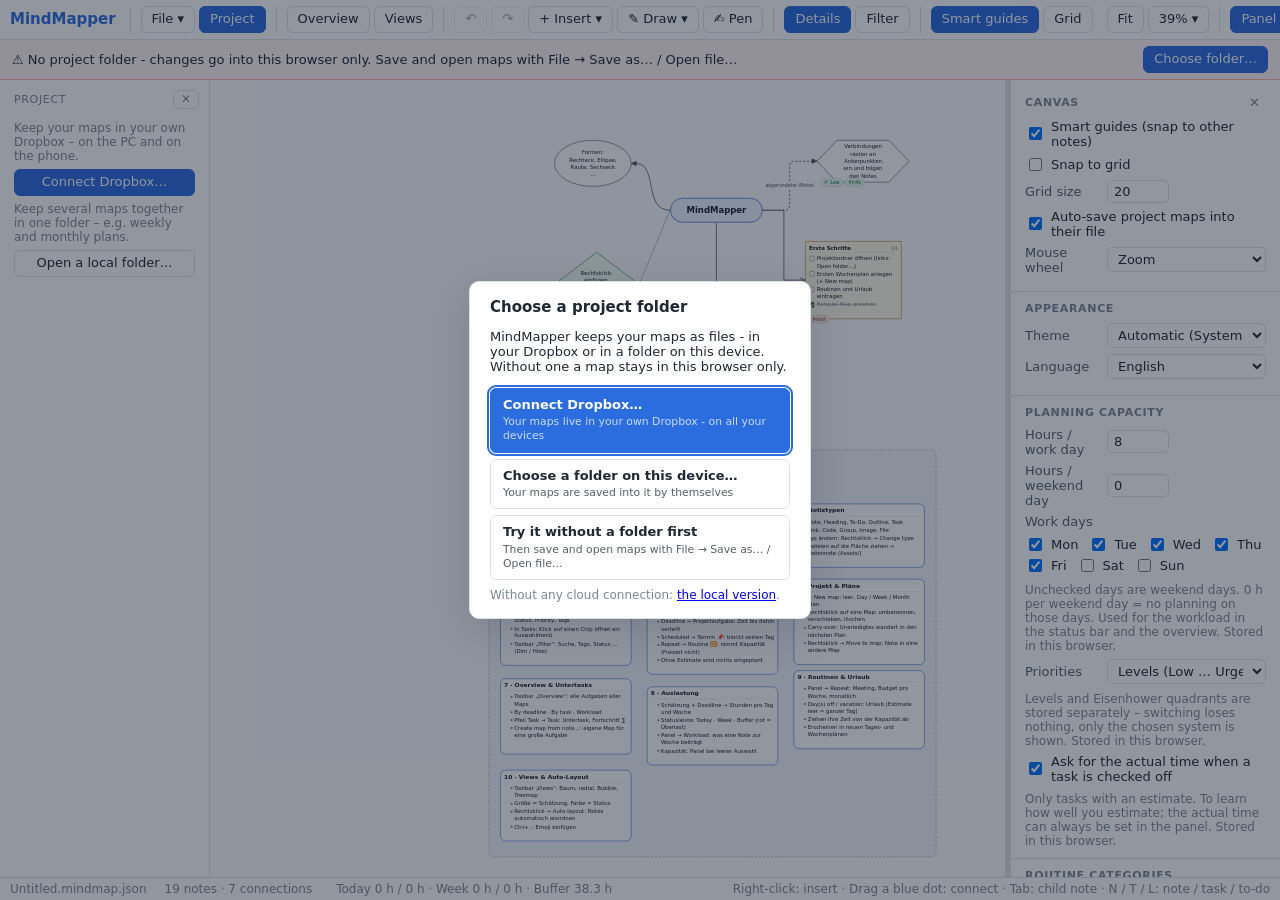
==== cloud.html @ 4ee4dcaf "Freehand with a pen or the mouse: pen, marker, eraser, palm rejection "✍ Pen" in the toolbar (or P) " ====
<!doctype html>
<html lang="en">
<head>
  <meta charset="utf-8">
  <meta name="viewport" content="width=device-width, initial-scale=1">
  <!--
    Version with Dropbox - GENERATED from index.html by tools/make_cloud_html.py
    (change index.html, then build this file again). Connections only to this site
    and to Dropbox's API; the sign-in page of Dropbox is opened as a page of its own.
    The maps live in the app folder of the user's own Dropbox, the sign-in stays in
    this browser.
  -->
  <meta http-equiv="Content-Security-Policy" content="default-src 'self'; script-src 'self'; style-src 'self' 'unsafe-inline'; img-src 'self' data: blob:; media-src 'self' data: blob:; font-src 'self' data:; connect-src 'self' https://api.dropboxapi.com https://content.dropboxapi.com; worker-src 'self'; manifest-src 'self'; object-src 'none'; frame-src 'none'; base-uri 'none'; form-action 'none'">
  <meta name="referrer" content="no-referrer">
  <title>MindMapper ☁ Dropbox</title>
  <meta name="theme-color" content="#2b6cde">
  <link rel="icon" href="icons/icon.svg" type="image/svg+xml">
  <link rel="manifest" href="manifest-cloud.webmanifest">
  <link rel="stylesheet" href="css/app.css">
</head>
<body>
  <div id="app">
    <header id="toolbar">
      <div class="tb-group">
        <span class="brand">MindMapper</span>
      </div>
      <!-- groups by purpose, separated by thin lines: files | overview | editing | display | arranging … view | panel | app -->
      <div class="tb-group">
        <button data-action="fileMenu" id="file-btn" title="New map, open, save, save as, PDF / print">File ▾</button>
        <button data-action="toggleProject" data-toggle="showProject" title="Project folder with several maps">Project</button>
      </div>
      <div class="tb-group">
        <button data-action="overview" title="Tasks of all maps in the project folder">Overview</button>
        <button data-action="views" title="Tree, radial, bubble and treemap view of this map (selected note = start)">Views</button>
      </div>
      <div class="tb-group">
        <button data-action="undo" title="Undo (Ctrl+Z)">↶</button>
        <button data-action="redo" title="Redo (Ctrl+Y)">↷</button>
        <button data-action="insertMenu" id="insert-btn" title="Insert a note (or right-click the canvas)">+ Insert ▾</button>
        <button data-action="drawMenu" id="draw-btn" title="Draw a rectangle, ellipse, line or arrow">✎ Draw ▾</button>
        <button data-action="togglePen" data-toggle="penMode" id="pen-btn" title="Freehand with a pen or the mouse – fingers keep moving the map (P)">✍ Pen</button>
      </div>
      <div class="tb-group">
        <button data-action="toggleMeta" data-toggle="showMeta" title="Show deadline, estimate, priority and tags below notes">Details</button>
        <button data-action="toggleFilter" title="Filter notes by text, tags, priority, deadline">Filter</button>
      </div>
      <div class="tb-group">
        <button data-action="toggleGuides" data-toggle="smartGuides" title="Snap to other notes (smart guides). Hold Alt while dragging to bypass.">Smart guides</button>
        <button data-action="toggleGrid" data-toggle="grid" title="Snap to grid">Grid</button>
      </div>
      <div class="tb-group tb-right">
        <button data-action="fit" title="Fit map to window (Shift+1)">Fit</button>
        <button data-action="zoomMenu" id="zoom-label" title="Zoom: in, out, 100 %">100% ▾</button>
      </div>
      <div class="tb-group">
        <button data-action="togglePanel" data-toggle="showPanel" title="Toggle properties panel">Panel</button>
      </div>
      <div class="tb-group">
        <button data-action="toggleTheme" id="theme-btn" title="Toggle theme (Light / Dark / Auto)">🌓</button>
        <button data-action="toggleLang" id="lang-btn" title="Switch language">EN</button>
        <button data-action="help" title="Handbook and example map">?</button>
      </div>
    </header>

    <div id="offline-bar" hidden></div>
    <div id="filterbar" hidden></div>

    <main id="main">
      <aside id="sidebar"></aside>
      <div id="viewport" tabindex="0">
        <div id="world">
          <div id="group-layer"></div>
          <svg id="edge-layer" class="layer-svg"></svg>
          <div id="node-layer"></div>
          <div id="label-layer"></div>
          <div id="overlay-node-layer"></div>
          <svg id="overlay-layer" class="layer-svg"></svg>
          <div id="ui-layer"></div>
        </div>
        <div id="rubber-band" hidden></div>
      </div>
      <div id="panel-resizer"></div>
      <aside id="panel"></aside>
      <button type="button" id="panel-expand-btn" title="Expand panel" aria-label="Expand panel">‹</button>
    </main>

    <footer id="statusbar">
      <span id="status-file"></span>
      <span id="status-info"></span>
      <span id="status-load"></span>
      <span id="status-hint"></span>
    </footer>
  </div>

  <div id="context-menu" class="menu" hidden></div>
  <input type="file" id="file-input" accept=".json,application/json" hidden>

  <!-- Plain scripts (no modules), so the app also works when opened via file:// -->
  <script src="js/state.js"></script>
  <script src="js/i18n.js"></script>
  <script src="js/i18n-de.js"></script>
  <script src="js/i18n-de2.js"></script>
  <script src="js/markdown.js"></script>
  <script src="js/geometry.js"></script>
  <script src="js/snapping.js"></script>
  <script src="js/render.js"></script>
  <script src="js/meta.js"></script>
  <script src="js/tasks.js"></script>
  <script src="js/actual.js"></script>
  <script src="js/stats.js"></script>
  <script src="js/links.js"></script>
  <script src="js/images.js"></script>
  <script src="js/files.js"></script>
  <script src="js/editing.js"></script>
  <script src="js/actions.js"></script>
  <script src="js/interaction.js"></script>
  <script src="js/touch.js"></script>
  <script src="js/draw.js"></script>
  <script src="js/ink.js"></script>
  <script src="js/panel.js"></script>
  <script src="js/contextmenu.js"></script>
  <script src="js/filterbar.js"></script>
  <script src="js/emoji.js"></script>
  <script src="js/fsys.js"></script>
  <script src="js/cloud-dropbox.js"></script>
  <script src="js/storage.js"></script>
  <script src="js/templates.js"></script>
  <script src="js/project.js"></script>
  <script src="js/transfer.js"></script>
  <script src="js/overview.js"></script>
  <script src="js/tasklists.js"></script>
  <script src="js/views.js"></script>
  <script src="js/export.js"></script>
  <script src="js/workload.js"></script>
  <script src="js/routines.js"></script>
  <script src="js/diary.js"></script>
  <script src="js/main.js"></script>
</body>
</html>
---- css/app.css ----
/* views: tinted boxes (see views.js) */
.vw-box-bg { fill: var(--panel); }
.vw-box-tint { fill-opacity: 0.16; }
:root[data-theme="dark"] .vw-box-tint { fill-opacity: 0.24; }
@media (prefers-color-scheme: dark) {
  :root:not([data-theme="light"]) .vw-box-tint { fill-opacity: 0.24; }
}

:root {
  --bg: #f4f6f9;
  --canvas: #fbfcfd;
  --panel: #ffffff;
  --border: #dde2e9;
  --text: #1f2933;
  --muted: #7b8794;
  --label: #52606d;
  --accent: #2b6cde;
  --accent-hover: #245ec4;
  --accent-soft: #e3ecfc;
  --accent-border: #b7c9ee;
  --guide: #e5367a;
  --danger: #c53030;
  --danger-soft: #fff5f5;
  --danger-border: #feb2b2;
  --btn-bg: #ffffff;
  --input-bg: #ffffff;
  --chip-bg: #ffffff;
  --chip-text: #4a5568;
  --chip-border: #e2e8f0;
  --mix-base: white;     /* base color that tinted chips are mixed with */
  --mix-ink: black;      /* used to darken text on tinted backgrounds */
  --subtle-bg: #f8fafc;  /* filter bar */
  --track: #e2e8f0;      /* empty progress / load bars */
  --grid-dot: #c3cad5;
  --line-soft: rgba(0, 0, 0, 0.12);
  --flash: #fefcbf;
  --shadow: rgba(15, 23, 42, 0.16);
  color-scheme: light;
  font-family: "Segoe UI", system-ui, -apple-system, sans-serif;
  font-size: 13px;
  color: var(--text);
}

/* Dark theme: forced via data-theme="dark", or automatic when the system is dark */
:root[data-theme="dark"] {
  --bg: #0f141c;
  --canvas: #151b24;
  --panel: #1b2330;
  --border: #2c384a;
  --text: #e1e7f0;
  --muted: #8c9ba8;
  --label: #a9b6c3;
  --accent: #4c8df6;
  --accent-hover: #6aa1f8;
  --accent-soft: rgba(76, 141, 246, 0.2);
  --accent-border: #3b5f9c;
  --guide: #f472b6;
  --danger: #f87171;
  --danger-soft: rgba(248, 113, 113, 0.14);
  --danger-border: #7f2d2d;
  --btn-bg: #222c3c;
  --input-bg: #151b24;
  --chip-bg: #222c3c;
  --chip-text: #cbd5e1;
  --chip-border: #334155;
  --mix-base: #1b2330;
  --mix-ink: white;
  --subtle-bg: #18202b;
  --track: #2c384a;
  --grid-dot: #334155;
  --line-soft: rgba(255, 255, 255, 0.14);
  --flash: rgba(250, 240, 137, 0.25);
  --shadow: rgba(0, 0, 0, 0.5);
  color-scheme: dark;
}
@media (prefers-color-scheme: dark) {
  :root:not([data-theme="light"]) {
    --bg: #0f141c;
    --canvas: #151b24;
    --panel: #1b2330;
    --border: #2c384a;
    --text: #e1e7f0;
    --muted: #8c9ba8;
    --label: #a9b6c3;
    --accent: #4c8df6;
    --accent-hover: #6aa1f8;
    --accent-soft: rgba(76, 141, 246, 0.2);
    --accent-border: #3b5f9c;
    --guide: #f472b6;
    --danger: #f87171;
    --danger-soft: rgba(248, 113, 113, 0.14);
    --danger-border: #7f2d2d;
    --btn-bg: #222c3c;
    --input-bg: #151b24;
    --chip-bg: #222c3c;
    --chip-text: #cbd5e1;
    --chip-border: #334155;
    --mix-base: #1b2330;
    --mix-ink: white;
    --subtle-bg: #18202b;
    --track: #2c384a;
    --grid-dot: #334155;
    --line-soft: rgba(255, 255, 255, 0.14);
    --flash: rgba(250, 240, 137, 0.25);
    --shadow: rgba(0, 0, 0, 0.5);
    color-scheme: dark;
  }
}

:focus-visible { outline: 2px solid var(--accent); outline-offset: 2px; }
button:focus-visible, select:focus-visible, input:focus-visible { outline-offset: 1px; }

* { box-sizing: border-box; }

html, body {
  margin: 0;
  height: 100%;
  overflow: hidden;
  background: var(--bg);
}

#app {
  display: grid;
  grid-template-rows: auto auto auto 1fr auto;
  height: 100vh;
  height: 100dvh; /* phones: the visible height, without the browser bars */
}
#toolbar { grid-row: 1; }
#offline-bar { grid-row: 2; }
#filterbar { grid-row: 3; }
#main { grid-row: 4; }
#statusbar { grid-row: 5; }

/* ---- Toolbar ------------------------------------------------------------ */

/* always one row: when the window is too narrow it can be moved sideways
   (finger, or the mouse wheel over the toolbar - main.js) instead of wrapping */
#app { grid-template-columns: minmax(0, 1fr); } /* a grid item is at least as wide as its content otherwise */
#toolbar {
  display: flex;
  flex-wrap: nowrap;
  overflow-x: auto;
  overscroll-behavior-x: contain;
  scrollbar-width: none;
  min-width: 0;
  align-items: center;
  gap: 6px 14px;
  padding: 6px 10px;
  background: var(--panel);
  border-bottom: 1px solid var(--border);
}

.tb-group { display: flex; flex: none; gap: 4px; align-items: center; }
/* thin line between the groups (not before the group pushed to the right, it stands apart) */
.tb-group + .tb-group:not(.tb-right) { border-left: 1px solid var(--border); padding-left: 10px; margin-left: -4px; }
#toolbar::-webkit-scrollbar { display: none; }
.tb-right { margin-left: auto; }
.brand { font-weight: 700; font-size: 15px; color: var(--accent); margin-right: 4px; }

button {
  font: inherit;
  color: inherit;
  background: var(--btn-bg);
  border: 1px solid var(--border);
  border-radius: 6px;
  padding: 4px 10px;
  cursor: pointer;
  line-height: 1.3;
}
button:hover:not(:disabled) { background: var(--accent-soft); border-color: var(--accent-border); }
button.active { background: var(--accent); border-color: var(--accent); color: #fff; }
button:disabled { opacity: 0.4; cursor: default; }
button.danger { color: var(--danger); }
#zoom-label { min-width: 56px; }

/* ---- Main area ---------------------------------------------------------- */

#main {
  display: grid;
  grid-template-columns: minmax(0, 1fr) 5px var(--panel-w, 270px);
  min-height: 0;
  position: relative;
}
#main.with-sidebar { grid-template-columns: 210px minmax(0, 1fr) 5px var(--panel-w, 270px); }
#main:not(.with-sidebar) #sidebar { display: none; }
#main:not(.with-panel) { grid-template-columns: minmax(0, 1fr); }
#main.with-sidebar:not(.with-panel) { grid-template-columns: 210px minmax(0, 1fr); }
#main:not(.with-panel) #panel,
#main:not(.with-panel) #panel-resizer { display: none; }

/* drag handle between canvas and panel */
#panel-resizer {
  background: var(--border);
  cursor: ew-resize;
  position: relative;
  z-index: 10;
  transition: background 0.15s ease;
  user-select: none;
  touch-action: none;
}
#panel-resizer:hover, #panel-resizer.dragging, #panel-resizer:focus-visible { background: var(--accent); }

/* tab on the right edge that brings a hidden panel back */
#panel-expand-btn {
  display: none;
  position: absolute; right: 0; top: 50%; transform: translateY(-50%); z-index: 20;
  width: 22px; height: 48px; padding: 0;
  background: var(--panel); border: 1px solid var(--border); border-right: none; border-radius: 8px 0 0 8px;
  box-shadow: -2px 0 8px var(--shadow);
  font-size: 18px; font-weight: 700; line-height: 1; color: var(--muted);
  align-items: center; justify-content: center;
  transition: width 0.15s ease, color 0.15s ease;
}
#panel-expand-btn:hover { color: var(--accent); width: 28px; }
#main:not(.with-panel) #panel-expand-btn { display: flex; }

.panel-head-row { display: flex; align-items: center; justify-content: space-between; gap: 6px; margin-bottom: 8px; }
#panel .panel-head-row h3 { margin: 0; }
.panel-close-btn {
  border: none; background: none; padding: 2px 6px; border-radius: 4px;
  color: var(--muted); font-size: 13px; line-height: 1;
}
.panel-close-btn:hover:not(:disabled) { background: var(--accent-soft); color: var(--danger); }

/* ---- Project sidebar ---------------------------------------------------- */

#sidebar {
  background: var(--panel);
  border-right: 1px solid var(--border);
  overflow-y: auto;
  padding: 0 0 16px;
  user-select: none;
}
.sb-head {
  display: flex; align-items: center; gap: 4px;
  padding: 10px 10px 6px 14px;
  font-size: 11px; text-transform: uppercase; letter-spacing: 0.06em; color: var(--muted);
}
.sb-head span { flex: 1; }
.sb-head button { padding: 1px 7px; font-size: 12px; }
#sidebar .hint { margin: 6px 14px; }
.sb-wide { display: block; width: calc(100% - 28px); margin: 6px 14px; }
button.primary { background: var(--accent); border-color: var(--accent); color: #fff; }
button.primary:hover:not(:disabled) { background: var(--accent-hover); border-color: var(--accent-hover); }
.sb-folder {
  display: flex; align-items: center; gap: 6px; margin: 2px 14px 4px;
  font-weight: 600;
}
.sb-folder-name { flex: 1; overflow: hidden; text-overflow: ellipsis; white-space: nowrap; }
.sb-folder-name::before { content: "▣ "; color: var(--accent); }
.sb-folder button { padding: 1px 7px; }
.sb-tree { margin-top: 6px; }
.sb-dir, .sb-file {
  padding: 4px 10px 4px calc(14px + var(--d) * 14px);
  cursor: pointer; white-space: nowrap; overflow: hidden; text-overflow: ellipsis;
}
.sb-dir { font-weight: 600; color: var(--label); }
.sb-caret::before { content: "▾"; display: inline-block; width: 14px; color: var(--muted); }
.sb-dir.closed .sb-caret::before { content: "▸"; }
.sb-file { padding-left: calc(28px + var(--d) * 14px); display: flex; align-items: center; }
.sb-dir { display: flex; align-items: center; }
.sb-dir-name { flex: 1; overflow: hidden; text-overflow: ellipsis; }
.sb-file-name { flex: 1; overflow: hidden; text-overflow: ellipsis; }
/* ⋯ button: the same menu as a right click, shown on hover */
.sb-more {
  visibility: hidden; flex: none; margin-left: 4px; padding: 0 6px;
  border: none; background: none; color: inherit; line-height: 1.2;
}
.sb-file:hover .sb-more, .sb-dir:hover .sb-more, .sb-more:focus-visible { visibility: visible; }
.sb-more:hover { background: var(--accent-soft); color: var(--text); }
/* ⚠ n: conflict copies of this map (always visible) */
.sb-copies {
  flex: none; margin-left: 4px; padding: 0 5px; border: 1px solid #d08a00; border-radius: 8px;
  background: #fff4dc; color: #8a5a00; font-size: 11px; line-height: 1.4;
}
.sb-copies:hover { background: #ffe7b0; }
.sb-dir:hover, .sb-file:hover { background: var(--accent-soft); }
.sb-file.active { background: var(--accent); color: #fff; }
.sb-outside { border-top: 1px solid var(--border); padding-top: 8px; }

/* ---- Dialog ------------------------------------------------------------- */

dialog {
  border: 1px solid var(--border);
  border-radius: 10px;
  padding: 0;
  background: var(--panel);
  color: var(--text);
  box-shadow: 0 12px 40px var(--shadow);
}
dialog::backdrop { background: rgba(15, 23, 42, 0.45); }
.dlg { padding: 16px 20px; width: 340px; }
.dlg h3 { margin: 0 0 12px; font-size: 15px; }
.dlg .row > span { width: 64px; color: var(--label); }
.dlg .row input { flex: 1; }
.dlg .row[hidden] { display: none; }
.dlg-templates { margin-bottom: 8px; }
.dlg-templates .pick-chip { --c: var(--accent); }
.dlg-buttons { display: flex; justify-content: flex-end; gap: 6px; margin-top: 14px; }
.act-rows { display: flex; flex-direction: column; gap: 10px; max-height: 50vh; overflow: auto; }
.act-title { font-weight: 600; margin-bottom: 4px; overflow-wrap: anywhere; }
.act-row .row { gap: 6px; }
.conflict-dialog { max-width: 520px; }
/* routine categories (panel settings) and leisure routines (workload page) */
.cat-row { display: flex; align-items: center; gap: 4px; margin-bottom: 4px; }
.cat-row input[type="text"] { flex: 1; min-width: 0; }
.cat-row .cat-emoji { flex: none; width: 2.4em; padding: 2px 0; text-align: center; }
.cat-row label.check { flex: none; white-space: nowrap; }
.ov-routine.leisure, .ov-row.leisure { opacity: 0.6; }
/* routine history: ▣ done, □ missed, ◌ this week open, · no entries */
.rt-hist { letter-spacing: 2px; font-size: 1.05em; white-space: nowrap; cursor: help; }
.rt-done { color: #2f9e44; }
.rt-missed { color: #c92a2a; }
.rt-open { color: var(--accent, #2b6cde); }
.rt-none { color: var(--muted); }
.rt-streak { font-size: 0.85em; font-weight: 600; color: #2f9e44; white-space: nowrap; }
/* Dropbox folder browser (cloud version) */
.cloud-dialog { width: min(460px, 92vw); }
.cd-path { font-weight: 600; margin: 8px 0 6px; word-break: break-all; }
.cd-list { display: flex; flex-direction: column; gap: 2px; max-height: 45vh; overflow: auto; border: 1px solid var(--border); border-radius: 6px; padding: 4px; }
.cd-dir { text-align: left; border: none; background: none; color: inherit; padding: 6px 8px; border-radius: 4px; cursor: pointer; }
.cd-dir:hover { background: var(--subtle-bg); }
.conflict-buttons { display: flex; flex-direction: column; gap: 6px; margin-top: 14px; }
.conflict-buttons button { display: flex; flex-direction: column; align-items: flex-start; gap: 2px; padding: 8px 12px; text-align: left; }
.conflict-buttons small { font-weight: 400; opacity: 0.75; }
/* the folder is not connected (project.js): lock at the start, then a bar until it is */
.lock-dialog { max-width: 440px; }
.lock-dialog .lock-msg { color: var(--danger); font-weight: 600; }
.lock-dialog .lock-msg:empty { display: none; }
#offline-bar {
  display: flex; flex-wrap: wrap; align-items: center; gap: 6px 10px;
  padding: 6px 12px; background: var(--danger-soft); border-bottom: 1px solid var(--danger-border); font-size: 13px;
}
#offline-bar[hidden] { display: none; }
#offline-bar span { flex: 1; min-width: 200px; }
.dlg-carry[hidden] { display: none; }
.sb-back { text-align: left; overflow: hidden; text-overflow: ellipsis; white-space: nowrap; }

/* ---- Overview ----------------------------------------------------------- */

#overview-dialog { width: min(980px, 92vw); height: min(720px, 86vh); height: min(720px, 86dvh); max-width: none; max-height: none; overflow: hidden; }
.ov { display: flex; flex-direction: column; height: 100%; }
.ov-head {
  display: flex; flex-wrap: wrap; align-items: center; gap: 8px;
  padding: 12px 16px; border-bottom: 1px solid var(--border);
  cursor: move; user-select: none;
}
.ov-head input, .ov-head select, .ov-head button, .ov-head label { cursor: auto; }
.ov-head button, .ov-head label { cursor: pointer; }
/* resize handles of the overview window (edges and bottom corners) */
.ov-resize { position: absolute; z-index: 2; }
.ov-resize-e { top: 0; right: 0; bottom: 14px; width: 6px; cursor: ew-resize; }
.ov-resize-w { top: 0; left: 0; bottom: 14px; width: 6px; cursor: ew-resize; }
.ov-resize-s { left: 14px; right: 14px; bottom: 0; height: 6px; cursor: ns-resize; }
.ov-resize-se { right: 0; bottom: 0; width: 16px; height: 16px; cursor: nwse-resize;
  background: linear-gradient(135deg, transparent 0 55%, var(--muted) 55% 62%, transparent 62% 72%, var(--muted) 72% 79%, transparent 79%); opacity: 0.6; }
.ov-resize-sw { left: 0; bottom: 0; width: 14px; height: 14px; cursor: nesw-resize; }
#overview-dialog.ov-dragging { user-select: none; }
#overview-dialog.ov-dragging .ov-list { pointer-events: none; }
.ov-head h3 { margin: 0 auto 0 0; font-size: 15px; }
.ov-head .check { margin: 0; }
.ov-head [hidden] { display: none !important; }
.ov-search { width: 200px; }
.ov-list { flex: 1; overflow-y: auto; padding: 6px 16px 16px; }
.ov-outlook { display: flex; justify-content: flex-end; margin-top: 6px; }
.ov-group-head {
  display: flex; gap: 8px; align-items: baseline;
  margin: 14px 0 4px; font-weight: 700; font-size: 12px; text-transform: uppercase; letter-spacing: 0.05em;
}
.ov-overdue .ov-group-head { color: var(--danger); }
.ov-today .ov-group-head { color: #c05621; }
.ov-past .ov-group-head { color: var(--muted); }
.ov-row {
  display: grid; grid-template-columns: 20px minmax(0, 1fr) auto 130px; gap: 10px; align-items: center;
  padding: 6px 8px; border-radius: 6px; cursor: pointer;
}
.ov-row:hover { background: var(--accent-soft); }
.ov-row.done .ov-title { text-decoration: line-through; opacity: 0.55; }
.ov-row.dropped .ov-title-text { text-decoration: line-through; color: #718096; }
/* overview "Estimates" (stats.js): steps by tag as a small table, projects as rows */
.st-bar { display: flex; flex-wrap: wrap; gap: 6px 14px; align-items: center; padding: 4px 8px 10px; font-size: 13px; }
.st-table { font-size: 13px; }
.st-row { display: grid; grid-template-columns: minmax(0, 1fr) 36px 70px 70px 64px 64px 72px; gap: 8px; padding: 5px 8px; align-items: baseline; }
.st-row > span:not(.st-tag) { text-align: right; font-variant-numeric: tabular-nums; }
.st-head { color: var(--muted); font-size: 11px; border-bottom: 1px solid var(--border); }
summary.st-row { cursor: pointer; list-style: none; border-radius: 6px; }
summary.st-row::-webkit-details-marker { display: none; }
summary.st-row:hover { background: var(--hover, rgba(0, 0, 0, 0.04)); }
.st-tag { overflow: hidden; text-overflow: ellipsis; white-space: nowrap; }
details.st-group[open] summary .st-tag { font-weight: 600; }
details.st-group.few summary { color: var(--muted); }
.st-f { font-weight: 600; }
.st-all { border-top: 1px solid var(--border); font-weight: 600; }
.st-step { display: grid; grid-template-columns: minmax(0, 1fr) auto 64px; gap: 8px; padding: 2px 8px 2px 28px; font-size: 12px; color: var(--muted); cursor: pointer; }
.st-step > span:first-child { overflow: hidden; text-overflow: ellipsis; white-space: nowrap; }
.st-step > span:not(:first-child) { text-align: right; font-variant-numeric: tabular-nums; }
.st-step:hover { color: var(--accent); }
.st-project { display: grid; grid-template-columns: 20px minmax(0, 1fr) auto 90px; gap: 10px; align-items: center; padding: 6px 8px; cursor: pointer; border-radius: 6px; }
.st-project:hover { background: var(--hover, rgba(0, 0, 0, 0.04)); }
.st-ptitle { display: flex; flex-direction: column; min-width: 0; }
.st-chain { font-variant-numeric: tabular-nums; white-space: nowrap; }
.st-project .st-f { text-align: right; }
@media (max-width: 640px) {
  .st-row { grid-template-columns: minmax(0, 1fr) 28px 56px 56px 52px; }
  .st-row > span:nth-child(6), .st-row > span:nth-child(7) { display: none; }
  .st-project { grid-template-columns: 20px minmax(0, 1fr) 70px; }
  .st-chain { grid-column: 2 / 4; white-space: normal; }
}
.ov-row.deferred .ov-title { opacity: 0.75; }
.ov-title { overflow: hidden; }
.ov-detail { display: block; font-size: 12px; color: var(--muted); white-space: nowrap; overflow: hidden; text-overflow: ellipsis; }
.ov-chips { display: flex; gap: 4px; flex-wrap: wrap; justify-content: flex-end; }
.ov-map { font-size: 12px; color: var(--muted); text-align: right; white-space: nowrap; overflow: hidden; text-overflow: ellipsis; }

/* Eisenhower matrix of the overview (overview.js) */
.mx-bar { display: flex; gap: 10px; align-items: center; justify-content: space-between; margin: 10px 0 8px; }
.mx-bar .hint { margin: 0; }
.mx { display: grid; grid-template-columns: 22px 1fr 1fr; grid-template-rows: auto minmax(160px, 1fr) minmax(160px, 1fr); gap: 8px; }
.mx-axis { font-size: 11px; font-weight: 700; text-transform: uppercase; letter-spacing: 0.05em; color: var(--muted); text-align: center; }
.mx-axis-y { writing-mode: vertical-rl; transform: rotate(180deg); align-self: center; }
.mx-q {
  display: flex; flex-direction: column; min-width: 0;
  border: 1px solid var(--border); border-top: 3px solid var(--c, var(--border)); border-radius: 8px;
  background: color-mix(in srgb, var(--c, transparent) 5%, var(--panel)); padding: 6px 10px 10px;
}
.mx-q.drop-on { outline: 2px dashed var(--accent); outline-offset: 2px; background: var(--accent-soft); }
.mx-none { margin-top: 10px; border-top-width: 1px; border-style: dashed; }
.mx-q-head { display: flex; gap: 8px; align-items: baseline; font-size: 13px; margin-bottom: 6px; }
.mx-q-head .muted { font-size: 11px; }
.mx-sum { margin-left: auto; font-size: 12px; color: var(--muted); white-space: nowrap; cursor: help; }
.mx-zone { flex: 1; display: flex; flex-wrap: wrap; gap: 10px 12px; align-items: flex-start; align-content: flex-start; min-height: 40px; }
.mx-b { display: flex; flex-direction: column; align-items: center; gap: 2px; cursor: grab; border-radius: 8px; padding: 2px; }
.mx-b:hover { background: var(--accent-soft); }
.mx-b.dragging { opacity: 0.4; }
.mx-b.done { opacity: 0.5; }
.mx-dot-wrap { position: relative; display: block; }
.mx-dot-wrap svg { display: block; overflow: visible; }
.mx-out { fill: var(--c); fill-opacity: 0.18; stroke: var(--c); stroke-width: 1.5; }
.mx-in { fill: var(--c); fill-opacity: 0.85; }
.mx-b.no-est .mx-out { stroke-dasharray: 3 2; }
.mx-b.soon .mx-out { stroke: #dd6b20; stroke-width: 3; }
.mx-b.overdue .mx-out { stroke: var(--danger); stroke-width: 3; }
.mx-warn {
  position: absolute; top: -4px; right: -6px; width: 16px; height: 16px; border-radius: 50%;
  font: 700 11px/16px sans-serif; text-align: center; color: #fff; background: #dd6b20;
}
.mx-warn.bad { background: var(--danger); }
.mx-old { position: absolute; bottom: -1px; left: -3px; width: 9px; height: 9px; border-radius: 50%; background: var(--c); border: 1.5px solid var(--panel); }
/* main task with its sub-tasks */
.mx-grp { flex-basis: 100%; border: 1px solid var(--border); border-radius: 8px; padding: 4px 8px 6px; background: var(--panel); }
.mx-grp-head { display: flex; gap: 8px; align-items: baseline; font-size: 12px; margin-bottom: 4px; min-width: 0; }
.mx-grp-head b { white-space: nowrap; overflow: hidden; text-overflow: ellipsis; }
.mx-grp-head .muted { font-size: 11px; white-space: nowrap; }
.mx-grp-body { display: flex; flex-wrap: wrap; gap: 8px 10px; align-items: flex-start; }
.mx-grp-sep { align-self: stretch; width: 1px; background: var(--border); margin: 4px 2px; }
.mx-b.mx-sub { cursor: pointer; }
.mx-mini {
  position: absolute; bottom: -4px; right: -8px; width: 16px; height: 16px; padding: 1px;
  border: 1px solid var(--border); border-radius: 4px; background: var(--panel); cursor: pointer;
}
.mx-mini:hover { border-color: var(--accent); }
.mx-mini svg { display: block; width: 100%; height: 100%; }
.mx-mini rect { fill: none; stroke: var(--muted); stroke-width: 0.8; }
.mx-mini rect.on { stroke: none; }
.mx-picker {
  position: fixed; z-index: 5; width: 260px; padding: 8px; border-radius: 8px;
  background: var(--panel); border: 1px solid var(--border); box-shadow: 0 6px 20px rgba(15, 23, 42, 0.2);
}
.mx-picker-title { font-size: 11px; color: var(--muted); margin-bottom: 6px; white-space: nowrap; overflow: hidden; text-overflow: ellipsis; }
.mx-picker-grid { display: grid; grid-template-columns: 1fr 1fr; gap: 4px; margin-bottom: 4px; }
.mx-picker button { width: 100%; font-size: 12px; padding: 6px 4px; border-left: 4px solid var(--c); }
.mx-picker button.on { background: color-mix(in srgb, var(--c) 18%, var(--panel)); font-weight: 600; }
.mx-label { font-size: 11px; line-height: 1.25; text-align: center; overflow: hidden; text-overflow: ellipsis; white-space: nowrap; }

#viewport {
  position: relative;
  overflow: hidden;
  /* clip: the browser cannot scroll it either (focusing a note's text on a phone did,
     and every finger / mouse position landed beside its spot by that much) */
  overflow: clip;
  background-color: var(--canvas);
  outline: none;
  user-select: none;
  -webkit-user-select: none;
  -webkit-touch-callout: none; /* no "copy / share" bubble on a long press (touch.js uses it for the menu) */
  touch-action: none;
}
#viewport.show-grid {
  background-image: radial-gradient(circle at 1px 1px, var(--grid-dot) 1px, transparent 1.4px);
}
#viewport.space-pan { cursor: grab; }
#viewport.panning { cursor: grabbing; }

#world {
  position: absolute;
  left: 0;
  top: 0;
  transform-origin: 0 0;
}

.layer-svg {
  position: absolute;
  left: 0;
  top: 0;
  width: 1px;
  height: 1px;
  overflow: visible;
  pointer-events: none;
}
#group-layer, #node-layer, #label-layer, #overlay-node-layer, #ui-layer { position: absolute; left: 0; top: 0; }

/* ---- Notes -------------------------------------------------------------- */

.node {
  position: absolute;
  cursor: move;
}
.node-shape {
  position: absolute;
  left: 0;
  top: 0;
  overflow: visible;
  pointer-events: none;
}
.node-content {
  position: absolute;
  display: flex;
  overflow: hidden;
  line-height: 1.35;
  word-wrap: break-word;
  overflow-wrap: anywhere;
}
.node-content > * { width: 100%; margin-block: auto; }
.node.selected { outline: 1.5px solid var(--accent); outline-offset: 3px; border-radius: 2px; }

/* drawings (draw.js): clicks pass through, only the line (or a fill) takes them */
.node[data-type="draw"] { pointer-events: none; }
.node[data-type="draw"] .draw-hit { fill: none; stroke: transparent; pointer-events: stroke; cursor: move; }
.node[data-type="draw"].filled .node-shape path:first-child { pointer-events: fill; cursor: move; }
.node[data-type="draw"].selected { outline-style: dashed; }
#viewport.drawing, #viewport.drawing .node, #viewport.drawing .draw-hit { cursor: crosshair; }
.node[data-type="draw"] .node-shape { overflow: visible; } /* a wider line is not cut off at the box */

/* freehand (ink.js): pen mode, the stroke being written, the palette */
#viewport.inking, #viewport.inking .node, #viewport.inking .node *, #viewport.inking .draw-hit { cursor: crosshair; }
#viewport.inking.erasing, #viewport.inking.erasing * { cursor: cell; }
.ink-live { position: absolute; left: 0; top: 0; overflow: visible; pointer-events: none; }
#ink-palette {
  position: fixed; z-index: 60; left: 50%; transform: translateX(-50%);
  display: flex; align-items: center; gap: 4px; max-width: calc(100vw - 16px); overflow-x: auto;
  padding: 6px 8px; background: var(--panel); border: 1px solid var(--border); border-radius: 14px;
  box-shadow: 0 4px 16px var(--shadow); touch-action: manipulation; user-select: none;
}
#ink-palette button { flex: none; min-width: 40px; height: 40px; border-radius: 10px; display: inline-flex; align-items: center; justify-content: center; gap: 4px; padding: 0 8px; font-size: 18px; }
#ink-palette button span { font-size: 13px; }
#ink-palette button.active { background: var(--accent-soft); border-color: var(--accent); }
#ink-palette .ink-sep { flex: none; width: 1px; height: 28px; background: var(--border); margin: 0 2px; }
#ink-palette .ink-color { flex: none; width: 32px; min-width: 32px; height: 32px; padding: 0; border-radius: 50%; background: var(--c); border: 2px solid var(--panel); box-shadow: 0 0 0 1px var(--border); cursor: pointer; position: relative; }
#ink-palette .ink-color.active { box-shadow: 0 0 0 2px var(--accent); }
#ink-palette .ink-own { background: conic-gradient(#ef4444, #f59e0b, #22c55e, #3b82f6, #a855f7, #ef4444); overflow: hidden; }
#ink-palette .ink-own.active { background: var(--c); }
#ink-palette .ink-own input { position: absolute; inset: 0; width: 100%; height: 100%; opacity: 0; cursor: pointer; border: 0; padding: 0; }
#ink-palette .ink-width i { display: block; width: var(--w); height: var(--w); max-width: 24px; max-height: 24px; border-radius: 50%; background: currentColor; }
#ink-palette[hidden] { display: none; }
@media (max-width: 600px) { #ink-palette button span { display: none; } }
.node.editing { cursor: text; }

.node-text { white-space: pre-wrap; min-height: 1.35em; }
.node-text:empty::before { content: var(--ph-type, "Type…"); color: var(--muted); font-weight: 400; }

[contenteditable="true"], [contenteditable="plaintext-only"] {
  outline: none;
  cursor: text;
  user-select: text;
  -webkit-user-select: text;
}
.editing { background: rgba(43, 108, 222, 0.07); border-radius: 3px; }

/* To-do */
.todo { margin-block: 0 auto !important; }
.todo-head {
  display: flex;
  align-items: baseline;
  gap: 8px;
  font-weight: 700;
  border-bottom: 1px solid var(--line-soft);
  padding-bottom: 3px;
  margin-bottom: 4px;
}
.todo-title { flex: 1; white-space: pre-wrap; }
.todo-progress { font-size: 0.8em; font-weight: 400; color: var(--muted); }
.todo-list { list-style: none; margin: 0; padding: 0; font-weight: 400; }
.todo-list li { display: flex; align-items: flex-start; gap: 6px; padding: 1px 0; }
.todo-list li.done .todo-text { text-decoration: line-through; opacity: 0.55; }
.todo-text { flex: 1; white-space: pre-wrap; min-height: 1.35em; } /* aligned like the note (panel) */
/* 🔁 of a routine entry: the emoji is recoloured (grey -> sepia -> hue), so it looks the same
   on Windows and Android - blue: takes time off the capacity, orange: leisure routine */
.rt-mark { filter: grayscale(1) sepia(1) saturate(4) hue-rotate(175deg); }
.rt-mark.leisure { filter: grayscale(1) sepia(1) saturate(5) brightness(0.95); }
.todo-check {
  flex: none;
  width: 1em;
  height: 1em;
  margin-top: 0.18em;
  border: 1.5px solid currentColor;
  border-radius: 3px;
  cursor: pointer;
  opacity: 0.75;
  position: relative;
}
.todo-list li.done .todo-check { background: currentColor; }
.todo-list li.done .todo-check::after {
  content: "";
  position: absolute;
  left: 0.28em;
  top: 0.05em;
  width: 0.25em;
  height: 0.55em;
  border: solid #fff;
  border-width: 0 2px 2px 0;
  transform: rotate(45deg);
}
.todo-add {
  margin-top: 3px;
  font-size: 0.85em;
  font-weight: 400;
  color: var(--muted);
  cursor: pointer;
  opacity: 0;
  text-align: left;
}
.node:hover .todo-add, .node.selected .todo-add { opacity: 1; }
.todo-list li.moved .todo-text { opacity: 0.45; text-decoration: line-through; }
.todo-moved { flex: none; width: 1em; text-align: center; font-weight: 700; opacity: 0.6; }
/* ↗ behind a routine / appointment entry: shown on hover (always on touch screens) */
.todo-jump { flex: none; padding: 0 2px; font-size: 0.85em; color: var(--muted); cursor: pointer; opacity: 0; }
.todo-list li:hover .todo-jump { opacity: 0.8; }
.todo-jump:hover { color: var(--accent); opacity: 1 !important; }
@media (pointer: coarse) { .todo-jump { opacity: 0.6; } }
.node.moved > .node-content { opacity: 0.5; }
.todo-add:hover { color: var(--accent); }

/* Outline (Logseq-like) */
.outline { margin-block: 0 auto !important; }
.outline-title {
  font-weight: 700;
  font-size: 1.1em;
  white-space: pre-wrap;
  min-height: 1.35em;
  border-bottom: 1px solid var(--line-soft);
  padding-bottom: 3px;
  margin-bottom: 4px;
}
.outline-title:empty::before { content: var(--ph-title, "Title"); color: var(--muted); }
.outline-list { list-style: none; margin: 0; padding: 0; font-weight: 400; }
.outline-list li {
  display: flex;
  align-items: flex-start;
  padding: 1px 0 1px calc(var(--lvl, 0) * 1.2em);
  background-image: repeating-linear-gradient(to right, rgba(0, 0, 0, 0.1) 0 1px, transparent 1px 1.2em);
  background-size: calc(var(--lvl, 0) * 1.2em) 100%;
  background-repeat: no-repeat;
  background-position: 1.38em 0; /* lines run under the ancestors' bullets */
}
.outline-toggle {
  flex: none;
  width: 0.9em;
  height: 1.35em;
  position: relative;
  cursor: pointer;
  visibility: hidden;
}
.outline-list li.has-children .outline-toggle { visibility: visible; }
.outline-toggle::before {
  content: "";
  position: absolute;
  left: 0.18em;
  top: 0.5em;
  border: 0.28em solid transparent;
  border-top: 0.36em solid currentColor;
  opacity: 0;
}
.node:hover .outline-toggle::before { opacity: 0.45; }
.outline-list li.collapsed .outline-toggle::before { transform: rotate(-90deg); transform-origin: 50% 25%; opacity: 0.45; }
.outline-bullet {
  flex: none;
  width: 1em;
  height: 1.35em;
  position: relative;
}
.outline-bullet::before {
  content: "";
  position: absolute;
  left: 0.3em;
  top: 0.5em;
  width: 0.36em;
  height: 0.36em;
  border-radius: 50%;
  background: currentColor;
  opacity: 0.6;
}
.outline-list li.has-children .outline-bullet { cursor: pointer; }
.outline-list li.collapsed .outline-bullet::before { box-shadow: 0 0 0 0.22em rgba(0, 0, 0, 0.18); }
.outline-text { flex: 1; white-space: pre-wrap; min-height: 1.35em; } /* aligned like the note (panel) */
/* a line as a check box (on demand, see MM.outline.setCheck): same place as the bullet */
.outline-check {
  flex: none;
  width: 0.8em;
  height: 0.8em;
  margin: 0.26em 0.2em 0 0;
  border: 1.5px solid currentColor;
  border-radius: 3px;
  cursor: pointer;
  opacity: 0.75;
  position: relative;
}
.outline-list li.checked .outline-check { background: currentColor; }
.outline-list li.checked .outline-check::after {
  content: "";
  position: absolute;
  left: 0.22em;
  top: 0.02em;
  width: 0.2em;
  height: 0.45em;
  border: solid #fff;
  border-width: 0 2px 2px 0;
  transform: rotate(45deg);
}
.outline-list li.checked > .outline-text { text-decoration: line-through; opacity: 0.6; }

/* Link, code and group notes */
.link-note { text-align: center; }
.link-title { white-space: pre-wrap; font-weight: 600; min-height: 1.35em; }
.link-target { font-size: 0.78em; font-weight: 400; opacity: 0.7; white-space: nowrap; overflow: hidden; text-overflow: ellipsis; }
.code-text {
  margin: 0; white-space: pre-wrap; text-align: left; min-height: 1.4em;
  font-family: Consolas, "Cascadia Mono", "Courier New", monospace; font-weight: 400 !important; line-height: 1.45; tab-size: 2;
}
.code-text:empty::before { content: "// code"; opacity: 0.45; }
.node[data-type="group"] .node-content > * { margin-block: 0 auto; }
.group-title { white-space: pre-wrap; min-height: 1.35em; }
.node[data-type="group"].filtered-out { opacity: 0.35 !important; }

/* ↗ button of notes with a link */
.node-linkbtn {
  position: absolute; top: -9px; right: -9px; z-index: 2;
  width: 22px; height: 22px; padding: 0; border-radius: 50%;
  display: flex; align-items: center; justify-content: center;
  background: var(--btn-bg); border: 1px solid var(--accent-border); color: var(--accent);
  box-shadow: 0 1px 3px rgba(15, 23, 42, 0.15);
}
.node-linkbtn[hidden] { display: none; }
/* delete button of task notes: on the bottom edge, left of the corner - far from the ↗ button
   (no mix-up) and clear of the resize handle in the corner; only on hover / selection */
.node-delbtn {
  position: absolute; bottom: -11px; right: 20px; z-index: 2;
  width: 22px; height: 22px; padding: 0; border-radius: 50%;
  display: flex; align-items: center; justify-content: center;
  background: var(--btn-bg); border: 1px solid var(--danger-border); color: var(--danger);
  box-shadow: 0 1px 3px rgba(15, 23, 42, 0.15);
  opacity: 0; pointer-events: none; transition: opacity 0.12s;
}
.node:hover > .node-delbtn, .node.selected > .node-delbtn { opacity: 1; pointer-events: auto; }
.node-delbtn[hidden] { display: none; }
.node-delbtn svg { width: 13px; height: 13px; fill: none; stroke: currentColor; stroke-width: 1.5; stroke-linecap: round; stroke-linejoin: round; }
.node-delbtn:hover { background: var(--danger); border-color: var(--danger); color: #fff; }
.node-linkbtn svg { width: 13px; height: 13px; fill: none; stroke: currentColor; stroke-width: 1.7; stroke-linecap: round; stroke-linejoin: round; }
.node-linkbtn:hover { background: var(--accent); color: #fff; }
.node-movedbadge {
  position: absolute; top: -10px; left: 8px; z-index: 2;
  padding: 1px 7px; border-radius: 10px; font-size: 11px; font-weight: 600; white-space: nowrap;
  background: var(--danger-soft); border: 1px solid var(--danger-border); color: var(--danger); cursor: pointer;
  box-shadow: 0 1px 3px rgba(15, 23, 42, 0.15);
}
.node-movedbadge[hidden] { display: none; }
.node-movedbadge:hover { background: var(--danger); border-color: var(--danger); color: #fff; }
.link-row { display: flex; gap: 4px; }
.link-row input { flex: 1; min-width: 0; }

/* Image notes / overlays */
.image-wrap { position: absolute; inset: 0; margin: 0 !important; }
.image-wrap img { width: 100%; height: 100%; display: block; pointer-events: none; }
.image-missing {
  display: flex; align-items: center; justify-content: center; height: 100%;
  background: repeating-linear-gradient(45deg, var(--track) 0 8px, var(--subtle-bg) 8px 16px);
  color: var(--muted); font-size: 12px;
}
.image-caption {
  position: absolute; left: 0; right: 0; bottom: 0;
  padding: 4px 8px; font-size: 12px; line-height: 1.3; text-align: center; white-space: pre-wrap;
  color: #fff; background: rgba(15, 23, 42, 0.62);
}
.image-caption:empty { display: none; }
.node.editing .image-caption { display: block; min-height: 1.6em; }
.node[data-type="image"] .node-shape { z-index: 1; } /* border above the picture */
.node[data-type="image"] .node-content { overflow: hidden; }

/* ---- Metadata chips ----------------------------------------------------- */

.chip {
  display: inline-flex;
  align-items: center;
  gap: 4px;
  height: 20px;
  padding: 0 8px;
  border-radius: 10px;
  font: 500 11px/1 "Segoe UI", system-ui, sans-serif;
  white-space: nowrap;
  color: var(--chip-text);
  background: var(--chip-bg);
  border: 1px solid var(--chip-border);
}
.chip svg { width: 12px; height: 12px; fill: none; stroke: currentColor; stroke-width: 1.6; stroke-linecap: round; stroke-linejoin: round; flex: none; }
.chip-prio { color: var(--c); border-color: color-mix(in srgb, var(--c) 35%, var(--mix-base)); background: color-mix(in srgb, var(--c) 9%, var(--mix-base)); font-weight: 600; }
.chip-prio svg { fill: color-mix(in srgb, var(--c) 30%, var(--mix-base)); }
.chip-date.overdue { color: var(--danger); border-color: var(--danger-border); background: var(--danger-soft); font-weight: 600; }
.chip-date.today { color: #c05621; border-color: #fbd38d; background: color-mix(in srgb, #dd6b20 10%, var(--mix-base)); font-weight: 600; }
.chip-date.soon { color: #975a16; border-color: #faf089; background: color-mix(in srgb, #d69e2e 10%, var(--mix-base)); }
.chip-tag {
  color: color-mix(in srgb, hsl(var(--h) 45% 45%) 75%, var(--mix-ink));
  background: color-mix(in srgb, hsl(var(--h) 70% 85%) 45%, var(--mix-base));
  border-color: color-mix(in srgb, hsl(var(--h) 55% 70%) 50%, var(--mix-base));
}
.chip-status { color: var(--c); border-color: color-mix(in srgb, var(--c) 35%, var(--mix-base)); background: color-mix(in srgb, var(--c) 9%, var(--mix-base)); font-weight: 600; }
.chip svg .fill, .status-ico svg .fill { fill: currentColor; }
.chip svg .check, .status-ico svg .check { stroke: #fff; stroke-width: 1.8; }
.status-ico { display: inline-flex; color: var(--c); }
.status-ico svg { width: 13px; height: 13px; fill: none; stroke: currentColor; stroke-width: 1.6; stroke-linecap: round; stroke-linejoin: round; }
.chip-date.finished { color: #718096; text-decoration: line-through; }
/* appointment (scheduled) chip: accent border so it differs from a deadline */
.chip-scheduled:not(.overdue):not(.today):not(.soon):not(.finished) { border-color: var(--accent-border); }
.chip-scheduled svg .fill { fill: currentColor; stroke: none; }
.task-done .outline-title { text-decoration: line-through; opacity: 0.6; }
.task-done .outline-list { opacity: 0.55; }
/* dropped: crossed out and grey, but readable (the idea stays); deferred: faded, not crossed out */
.task-dropped .outline-title { text-decoration: line-through; color: #718096; }
.task-dropped .outline-list, .task-deferred .outline-list, .task-deferred .outline-title { opacity: 0.6; }
/* stopwatch of a task (actual.js): quiet ▶, a running one in red with a slow pulse; its list small and grey */
.task-timer {
  display: inline-flex; align-items: center; height: 20px; padding: 0 6px; border-radius: 10px;
  font: 500 11px/1 "Segoe UI", system-ui, sans-serif; color: #a0aec0; cursor: pointer;
}
.task-timer:hover { color: var(--accent); }
.task-timer.running { color: #c53030; background: color-mix(in srgb, #e53e3e 10%, var(--mix-base)); animation: timer-pulse 2s ease-in-out infinite; }
@keyframes timer-pulse { 50% { opacity: 0.55; } }
@media (prefers-reduced-motion: reduce) { .task-timer.running { animation: none; } }
.task-log { margin: -2px 0 6px; font-size: 0.75em; font-weight: 400; color: var(--muted); }
.task-log-row { display: flex; gap: 8px; align-items: baseline; cursor: pointer; border-radius: 4px; }
.task-log-row:hover { color: var(--accent); }
/* + (enter a time by hand): only on the hovered / selected task */
.task-timer-add { padding: 0 4px; opacity: 0; }
.node:hover .task-timer-add, .node.selected .task-timer-add { opacity: 0.8; }
.task-log-row b { font-weight: 600; }
.task-log-del { margin-left: auto; padding: 0 4px; cursor: pointer; opacity: 0; }
.node:hover .task-log-del, .node.selected .task-log-del { opacity: 0.7; }
.task-log-del:hover { opacity: 1; color: var(--danger); }
/* estimate of a main task: the sum of its sub-tasks (no own estimate) / the part split up */
.chip-time.chip-calc { font-style: italic; border-style: dashed; }
.chip-part { opacity: 0.7; font-weight: 400; }
.chip-empty { color: #a0aec0; border-style: dashed; background: transparent; cursor: pointer; }
.chip-empty:hover { color: var(--accent); border-color: var(--accent); }

/* badges sitting on the lower border of a note */
.node-badges {
  position: absolute;
  left: 10px;
  right: -40px;
  top: 100%;
  transform: translateY(-50%);
  display: flex;
  flex-wrap: wrap;
  gap: 4px;
  pointer-events: none;
}
.node-badges:empty { display: none; }
.node-badges .chip { box-shadow: 0 1px 3px rgba(15, 23, 42, 0.12); }

/* task note: metadata always visible below the title */
.task-meta { display: flex; flex-wrap: wrap; gap: 4px; margin: 0 0 6px; font-weight: 400; }
.task-meta .chip { cursor: pointer; }
.task-meta .chip:hover { filter: brightness(0.95); box-shadow: 0 0 0 1px var(--accent); }
/* invisible date input that only carries the native picker of a deadline chip */
.chip-date-input { position: fixed; width: 1px; height: 1px; opacity: 0; border: 0; padding: 0; z-index: 1000; }
.task .outline-title { border-bottom: none; margin-bottom: 4px; padding-bottom: 0; }

/* ---- Filter ------------------------------------------------------------- */

#viewport.filter-dim .filtered-out { opacity: 0.13; }
#viewport.filter-hide .filtered-out { display: none; }

#filterbar {
  display: flex;
  flex-wrap: wrap;
  align-items: center;
  gap: 8px 16px;
  padding: 6px 10px;
  background: var(--subtle-bg);
  border-bottom: 1px solid var(--border);
}
#filterbar[hidden] { display: none; }
.fb-dyn { display: contents; }
.fb-group { display: flex; flex-wrap: wrap; align-items: center; gap: 4px; }
.fb-end { margin-left: auto; }
.fb-label { font-size: 11px; text-transform: uppercase; letter-spacing: 0.05em; color: var(--muted); margin-right: 2px; }
.fb-search { width: 180px; }
.fb-count { color: var(--accent); font-weight: 600; font-size: 12px; }
button.chip { cursor: pointer; padding: 0 8px; line-height: 1; }
.fb-chip { opacity: 0.6; }
.fb-chip:hover { opacity: 1; background: inherit; }
.fb-chip.on { opacity: 1; box-shadow: 0 0 0 2px var(--accent); }
.fb-prio { color: var(--c); }
.prio-dot { display: inline-block; width: 8px; height: 8px; border-radius: 50%; background: var(--c); }
.pick { display: flex; flex-wrap: wrap; gap: 4px; }
.pick-chip {
  display: inline-flex; align-items: center; gap: 5px;
  padding: 2px 9px; border-radius: 12px; font-size: 12px;
  color: var(--chip-text); border-color: var(--chip-border);
}
.pick-chip .prio-dot { background: var(--c); }
.pick-chip .status-ico { color: var(--c); }
.pick-chip.active, .pick-chip.active:hover {
  color: color-mix(in srgb, var(--c) 80%, var(--mix-ink));
  background: color-mix(in srgb, var(--c) 14%, var(--mix-base));
  border-color: var(--c);
  box-shadow: 0 0 0 1px var(--c);
  font-weight: 600;
}
.seg-mini button { padding: 2px 8px; font-size: 12px; }
button.has-filter { box-shadow: inset 0 -3px 0 #f6ad55; }
input[type="search"] {
  font: inherit; padding: 3px 8px; border: 1px solid var(--border); border-radius: 5px; background: var(--input-bg); color: inherit;
}

/* ---- Panel extras --------------------------------------------------------- */

.tag-editor {
  display: flex;
  flex-wrap: wrap;
  gap: 4px;
  padding: 4px;
  border: 1px solid var(--border);
  border-radius: 6px;
  background: var(--input-bg);
}
.tag-editor input { flex: 1; min-width: 80px; border: none; padding: 2px 4px; outline: none; background: transparent; color: inherit; }
.chip-x {
  border: none; background: none; padding: 0 0 0 2px; margin: 0; line-height: 1;
  color: inherit; opacity: 0.6; cursor: pointer; font-size: 13px;
}
.chip-x:hover { opacity: 1; background: none; }
.icon-btn { padding: 2px 8px; }
input.invalid { border-color: var(--danger); background: var(--danger-soft); }
input[type="date"], input[type="time"] { font: inherit; padding: 2px 6px; border: 1px solid var(--border); border-radius: 5px; background: var(--input-bg); color: inherit; }
input[type="range"] { flex: 1; }
.flash { animation: flash 1.2s ease-out; border-radius: 6px; }
@keyframes flash { from { background: var(--flash); } to { background: transparent; } }

/* ---- Context menu ------------------------------------------------------- */

.menu {
  position: fixed;
  z-index: 100;
  min-width: 190px;
  padding: 4px;
  background: var(--panel);
  border: 1px solid var(--border);
  border-radius: 8px;
  box-shadow: 0 6px 24px var(--shadow);
  user-select: none;
}
.menu-item {
  position: relative;
  display: flex;
  align-items: center;
  gap: 6px;
  padding: 5px 8px;
  border-radius: 5px;
  cursor: pointer;
  white-space: nowrap;
}
.menu-item:hover { background: var(--accent-soft); }
.menu-item.disabled { opacity: 0.4; cursor: default; }
.menu-item.disabled:hover { background: none; }
.menu-check { width: 14px; color: var(--accent); }
.menu-label { flex: 1; }
.menu-shortcut { color: var(--muted); font-size: 12px; margin-left: 16px; }
.menu-sep { height: 1px; margin: 4px 6px; background: var(--border); }
.menu-sub {
  display: none;
  position: absolute;
  left: 100%;
  top: -5px;
  margin-left: 2px;
}
.menu-sub.flip-x { left: auto; right: 100%; margin: 0 2px 0 0; }
.menu-item.has-sub:hover > .menu-sub { display: block; }
/* touch screens / phones (contextmenu.js): submenus in place, the menu scrolls instead of leaving the screen */
.menu.menu-drill { max-height: calc(100vh - 8px); max-height: calc(100dvh - 8px); max-width: calc(100vw - 8px); overflow-y: auto; }
.menu.menu-drill .menu-sub { display: none !important; }
.menu-back { font-weight: 600; }

/* ---- Connections -------------------------------------------------------- */

.edge-hit {
  fill: none;
  stroke: transparent;
  stroke-width: var(--edge-hit, 14); /* screen pixels at every zoom (render.js applyView) */
  pointer-events: stroke;
  cursor: pointer;
}
.edge-line { fill: none; pointer-events: none; }
.edge-head { pointer-events: none; }
.edge-sel { fill: none; stroke: var(--accent); stroke-opacity: 0.22; pointer-events: none; }

.edge-label {
  position: absolute;
  transform: translate(-50%, -50%);
  padding: 1px 6px;
  background: var(--canvas);
  border-radius: 4px;
  font-size: 12px;
  white-space: pre;
  cursor: pointer;
}
.edge-label.selected { box-shadow: 0 0 0 1.5px var(--accent); }

.label-editor {
  position: absolute;
  transform: translate(-50%, -50%);
  font: 12px "Segoe UI", system-ui, sans-serif;
  padding: 2px 6px;
  width: 160px;
  text-align: center;
  border: 1.5px solid var(--accent);
  border-radius: 4px;
  outline: none;
  background: var(--input-bg);
  color: var(--text);
}

/* ---- Overlay: handles, anchors, guides ---------------------------------- */

.handle-resize { fill: var(--panel); stroke: var(--accent); pointer-events: all; }
.handle-hit { fill: transparent; stroke: none; } /* touch: invisible, larger area around a handle */
.h-nw, .h-se { cursor: nwse-resize; }
.h-ne, .h-sw { cursor: nesw-resize; }
.h-n, .h-s { cursor: ns-resize; }
.h-e, .h-w { cursor: ew-resize; }
.sel-box { fill: none; stroke: var(--accent); pointer-events: none; }

.anchor-dot { fill: var(--panel); stroke: var(--accent); pointer-events: all; cursor: crosshair; }
.anchor-dot:hover, .anchor-dot.active { fill: var(--accent); }
.drop-target { fill: rgba(43, 108, 222, 0.06); stroke: var(--accent); }

.handle-endpoint { fill: var(--panel); stroke: var(--accent); pointer-events: all; cursor: move; }
.handle-endpoint.attached { fill: var(--accent); }

.guide { stroke: var(--guide); pointer-events: none; }
.temp-edge { fill: none; stroke: var(--accent); color: var(--accent); stroke-dasharray: 5 4; pointer-events: none; }

#rubber-band {
  position: absolute;
  border: 1px solid var(--accent);
  background: rgba(43, 108, 222, 0.08);
  pointer-events: none;
}

/* ---- Panel -------------------------------------------------------------- */

#panel {
  background: var(--panel);
  border-left: 1px solid var(--border);
  overflow-y: auto;
  padding: 4px 0 20px;
}
#panel section { padding: 10px 14px; border-bottom: 1px solid var(--border); }
#panel h3 {
  margin: 0 0 8px;
  font-size: 11px;
  text-transform: uppercase;
  letter-spacing: 0.06em;
  color: var(--muted);
}
.muted { color: var(--muted); font-weight: 400; }

.row { display: flex; align-items: center; gap: 6px; margin: 6px 0; }
.row > label { width: 76px; flex: none; color: var(--label); }
.row.col { flex-direction: column; align-items: stretch; }
.row.col > label { width: auto; }
.row select, .row input[type="text"] { flex: 1; min-width: 0; }
.row input[type="date"] { flex: 1; min-width: 0; }
.row input[type="time"] { width: 78px; min-width: 0; }

select, input[type="text"], input[type="number"] {
  font: inherit;
  padding: 3px 6px;
  border: 1px solid var(--border);
  border-radius: 5px;
  background: var(--input-bg);
  color: inherit;
}
input[type="number"] { width: 62px; }
input[type="color"] {
  width: 38px;
  height: 26px;
  padding: 1px 2px;
  border: 1px solid var(--border);
  border-radius: 5px;
  background: var(--input-bg);
  cursor: pointer;
}

.seg { display: flex; }
.seg button { border-radius: 0; margin-left: -1px; padding: 3px 6px; display: flex; align-items: center; justify-content: center; }
.seg button:first-child { border-radius: 6px 0 0 6px; margin-left: 0; }
.seg button:last-child { border-radius: 0 6px 6px 0; }
.row.col .seg button { flex: 1; min-width: 0; padding: 3px 2px; }
#panel { overflow-x: hidden; }

.shape-grid { display: grid; grid-template-columns: repeat(4, 1fr); gap: 4px; }
.shape-grid button { padding: 4px; display: flex; justify-content: center; }

.btn-row { display: flex; flex-wrap: wrap; gap: 4px; margin: 6px 0; }
.btn-row button { padding: 3px 7px; display: flex; align-items: center; }

label.check { display: flex; align-items: center; gap: 6px; margin: 6px 0; cursor: pointer; }

.hint { color: var(--muted); font-size: 12px; margin: 8px 0 0; }

dl.keys { display: grid; grid-template-columns: auto 1fr; gap: 4px 10px; margin: 0; font-size: 12px; }
dl.keys dt { font-weight: 600; white-space: nowrap; }
dl.keys dd { margin: 0; color: var(--label); }

/* ---- Status bar --------------------------------------------------------- */

#statusbar {
  display: flex;
  gap: 18px;
  padding: 4px 10px;
  font-size: 12px;
  color: var(--muted);
  background: var(--panel);
  border-top: 1px solid var(--border);
}
#status-hint { margin-left: auto; }
#status-hint.flash { color: var(--accent); font-weight: 600; }

/* ---- Progress (task metadata) ------------------------------------------- */

.progress-bar {
  display: inline-block;
  width: 100%;
  height: 4px;
  border-radius: 2px;
  background: var(--track);
  overflow: hidden;
  vertical-align: middle;
}
.progress-bar > span {
  display: block;
  height: 100%;
  border-radius: 2px;
  background: var(--accent);
  transition: width 0.15s ease;
}
.chip-checks { font-weight: 600; }
.chip-checks.all { color: var(--accent); border-color: var(--accent-border); }
.chip-progress { color: var(--accent); border-color: color-mix(in srgb, var(--accent) 35%, var(--mix-base)); background: var(--accent-soft); font-weight: 600; }

.task-progress { display: flex; align-items: center; gap: 6px; margin: 2px 0 4px; }
.task-progress .progress-bar { flex: 1; height: 3px; }
.task-progress-val { font-size: 10px; color: var(--muted); min-width: 3.2em; text-align: right; }
.task-done .task-progress .progress-bar > span { background: #38a169; }

/* ---- File notes (data notes) -------------------------------------------- */

.file-note { display: flex; align-items: center; gap: 10px; text-align: left; }
.file-icon { flex: none; cursor: pointer; display: flex; }
.file-icon:hover { transform: scale(1.06); }
.file-badge {
  display: inline-flex; align-items: center; justify-content: center;
  min-width: 34px; height: 34px; padding: 0 5px;
  border-radius: 6px; font-size: 10px; font-weight: 700; letter-spacing: 0.03em;
  color: color-mix(in srgb, hsl(var(--h) 55% 42%) 75%, var(--mix-ink));
  background: color-mix(in srgb, hsl(var(--h) 70% 85%) 45%, var(--mix-base));
  border: 1px solid color-mix(in srgb, hsl(var(--h) 55% 70%) 50%, var(--mix-base));
}
.file-body { min-width: 0; flex: 1; }
.file-title { font-weight: 600; white-space: nowrap; overflow: hidden; text-overflow: ellipsis; }
.file-title:empty::before { content: var(--ph-file, "File note"); color: var(--muted); font-weight: 400; }
.file-sub { font-size: 11px; color: var(--muted); white-space: nowrap; overflow: hidden; text-overflow: ellipsis; }

/* a note that has a derived map gets a subtle marker on its border */
.node.has-map > .node-shape { stroke-dasharray: 6 3; }

/* ---- Emoji picker ------------------------------------------------------- */

.emoji-pop {
  position: fixed; z-index: 300; width: 320px;
  background: var(--panel); border: 1px solid var(--border); border-radius: 10px;
  box-shadow: 0 12px 40px var(--shadow);
  padding: 8px;
}
.emoji-pop[hidden] { display: none; }
.emoji-head { display: flex; gap: 6px; align-items: center; }
.emoji-head .emoji-search { flex: 1; }
.emoji-close { flex: none; border: none; background: none; cursor: pointer; color: var(--muted); font-size: 13px; padding: 2px 4px; }
.emoji-close:hover { color: var(--danger); }
.emoji-modes { margin: 6px 0 0; }
.emoji-modes:empty { display: none; }
.emoji-modes button { flex: 1; }
.emoji-modes button.active { background: var(--accent-soft); color: var(--accent); font-weight: 600; }
.emoji-tabs { display: flex; gap: 2px; margin: 8px 0 4px; overflow-x: auto; padding-bottom: 2px; }
.emoji-tabs button {
  flex: none; border: none; background: none; cursor: pointer;
  font-size: 15px; line-height: 1; padding: 4px 5px; border-radius: 5px; opacity: 0.65;
}
.emoji-tabs button:hover { background: var(--accent-soft); opacity: 1; }
.emoji-tabs button.active { background: var(--accent-soft); opacity: 1; }
.emoji-grid {
  display: grid; grid-template-columns: repeat(9, 1fr); gap: 2px;
  max-height: 220px; overflow-y: auto;
}
.emoji-grid .hint { grid-column: 1 / -1; }
.emoji-cell {
  border: none; background: none; cursor: pointer; padding: 3px 0;
  font-size: 19px; line-height: 1.2; border-radius: 5px;
}
.emoji-cell:hover { background: var(--accent-soft); }


/* ---- Map picker dialog ("Move to map") ---------------------------------- */

#map-picker-dialog { width: min(420px, 92vw); }
.mp { width: auto; }
.mp .mp-search { width: 100%; margin: 10px 0 6px; }
.mp-quick { margin-bottom: 2px; }
.mp-list { max-height: 300px; overflow-y: auto; border: 1px solid var(--border); border-radius: 6px; padding: 3px; }
.mp-row {
  display: flex; align-items: baseline; gap: 8px;
  padding: 5px 8px; border-radius: 5px; cursor: pointer;
}
.mp-row:hover, .mp-dir:hover { background: var(--accent-soft); }
/* folder tree (like the sidebar); --d = depth, unset in the flat search list */
.mp-row { padding-left: calc(22px + var(--d, 0) * 14px); }
.mp-dir {
  padding: 4px 8px 4px calc(8px + var(--d) * 14px); border-radius: 5px;
  cursor: pointer; font-weight: 600; color: var(--label);
}
.mp-dir.closed .sb-caret::before { content: "▸"; }
.mp-new { display: flex; gap: 6px; margin-top: 8px; }
.mp-new input { flex: 1; min-width: 0; }
.mp-row.missing .mp-name { opacity: 0.55; }
.mp-name { font-weight: 600; }
.mp-folder { font-size: 11px; margin-left: auto; }

/* ---- Overview additions ------------------------------------------------- */

.ov-row { grid-template-columns: 20px minmax(0, 1fr) 92px auto 68px 92px; }
.ov-progress { display: inline-flex; align-items: center; gap: 6px; min-width: 92px; }
.ov-progress .progress-bar { width: 54px; }
.ov-progress b { font-size: 11px; color: var(--muted); font-weight: 600; min-width: 3em; }
.ov-derived {
  border: 1px solid var(--border); background: var(--btn-bg); border-radius: 5px;
  padding: 1px 6px; font-size: 11px; cursor: pointer; color: var(--accent); white-space: nowrap;
}
.ov-derived:hover { background: var(--accent-soft); border-color: var(--accent); }
.ov-derived.disabled { color: var(--muted); opacity: 0.45; cursor: default; }
.ov-head .ov-type, .ov-head .ov-status, .ov-head .ov-prio { max-width: 130px; }

/* ---- Workload (status bar, panel preview, overview page) ----------------- */

#status-load { cursor: pointer; padding: 0 6px; border-radius: 4px; white-space: nowrap; }
#status-load:hover { background: var(--accent-soft); }
#status-load.over { color: var(--danger); font-weight: 600; }
.load-box { display: flex; flex-direction: column; gap: 3px; font-size: 12px; }
.load-box .over, .load-row.over .load-val, .load-row.over .load-buf { color: var(--danger); font-weight: 600; }
.load-row { display: grid; grid-template-columns: minmax(0, 220px) 1fr 110px 130px; gap: 10px; align-items: center; padding: 4px 8px; font-size: 13px; }
.load-label { white-space: nowrap; overflow: hidden; text-overflow: ellipsis; }
/* buffer rows: the main tasks due that day, a click opens the task */
.load-tasks { display: inline-block; white-space: normal; font-size: 12px; line-height: 1.35; margin-top: 2px; }
.load-task { cursor: pointer; color: var(--accent); }
.load-task:hover { text-decoration: underline; }
.load-val, .load-buf { text-align: right; font-variant-numeric: tabular-nums; color: var(--muted); white-space: nowrap; }
.load-buf { overflow: hidden; text-overflow: ellipsis; }
.load-bar { display: block; height: 10px; border-radius: 5px; background: var(--track); overflow: hidden; }
.load-bar > span { display: block; height: 100%; background: #38a169; border-radius: 5px; }
.load-bar.tight > span { background: #d69e2e; }
.load-bar.over > span { background: #e53e3e; }
.workdays { display: flex; flex-wrap: wrap; gap: 2px 10px; }
.rp-line { display: flex; flex-wrap: wrap; align-items: center; gap: 6px; margin-top: 4px; font-size: 12px; }
.rp-line input[type="number"] { width: 52px; }
.rp-inline { display: inline-flex; align-items: center; gap: 4px; font-size: 12px; }
.chip-repeat { --c: #38a169; color: color-mix(in srgb, #38a169 75%, var(--mix-ink)); border-color: color-mix(in srgb, #38a169 45%, var(--mix-base)); background: color-mix(in srgb, #38a169 10%, var(--mix-base)); }
.ov-routine { cursor: pointer; grid-template-columns: minmax(0, 220px) 1fr 110px 130px; }
.ov-routine:hover { background: var(--accent-soft); }
.workdays .check { margin: 0; }

/* ---- Views (tree / radial / bubble / treemap) ---------------------------- */

#views-dialog { width: 96vw; height: 92vh; height: 92dvh; max-width: none; max-height: none; padding: 0; }
.vw { display: flex; flex-direction: column; height: 100%; }
.vw-head { display: flex; flex-wrap: wrap; align-items: center; gap: 8px; padding: 10px 16px; border-bottom: 1px solid var(--border); }
.vw-head h3 { margin: 0 8px 0 0; font-size: 15px; }
.vw-head [hidden] { display: none !important; }
.vw-root { margin-right: auto; font-size: 12px; }
.vw-canvas { flex: 1; width: 100%; min-height: 0; background: var(--canvas); cursor: grab; touch-action: none; user-select: none; }
.vw-canvas:active { cursor: grabbing; }
.vw-item[data-id] { cursor: pointer; }
.vw-item[data-id]:hover > rect[stroke], .vw-item[data-id]:hover > circle { stroke-width: 3; }
.vw-label { font: 12px system-ui, 'Segoe UI', sans-serif; fill: var(--text); pointer-events: none; }
.vw-label.vw-root { font-weight: 700; font-size: 13px; }
.vw-label.vw-parent { font-weight: 700; }
.vw-label.vw-done { text-decoration: line-through; fill: var(--muted); }
.vw-sub { font: 11px system-ui, 'Segoe UI', sans-serif; fill: var(--muted); pointer-events: none; }
.vw-link { fill: none; stroke: #a0aec0; stroke-width: 1.5; }
.vw-ring { fill: none; stroke: var(--border); stroke-dasharray: 4 4; }
.vw-legend { display: flex; flex-wrap: wrap; gap: 14px; padding: 6px 16px 10px; font-size: 12px; border-top: 1px solid var(--border); }
.vw-legend i { display: inline-block; width: 10px; height: 10px; border-radius: 3px; margin-right: 5px; vertical-align: -1px; }

/* task hierarchy ("By task" view) */
.ov-title { display: flex; align-items: flex-start; gap: 4px; min-width: 0; }
.ov-title-text { min-width: 0; overflow: hidden; }
.ov-caret {
  flex: none; width: 18px; height: 18px; padding: 0; border: none; background: none;
  color: var(--muted); font-size: 12px; line-height: 18px; cursor: pointer; transition: transform 0.1s;
}
.ov-caret.closed { transform: rotate(-90deg); }
span.ov-caret { cursor: default; }
.ov-row.ov-context { opacity: 0.5; }

/* ---- Diary (diary.js, markdown.js) ------------------------------------------ */

/* diary entry on the map: head like a to-do list, preview of the Markdown below */
.diary-note { display: flex; flex-direction: column; height: 100%; margin-block: 0 !important; }
.diary-head { font-size: 0.85em; color: #8a5a1c; }
.diary-date { flex: 1; }
.diary-book { font-weight: 400; font-style: italic; color: #a07a46; overflow: hidden; text-overflow: ellipsis; white-space: nowrap; max-width: 55%; }
.diary-body { flex: 1; min-height: 0; overflow: hidden; font-weight: 400;
  -webkit-mask-image: linear-gradient(to bottom, #000 80%, transparent); mask-image: linear-gradient(to bottom, #000 80%, transparent); }
.diary-body.editing { overflow: auto; white-space: pre-wrap; font-family: ui-monospace, Consolas, monospace; font-size: 12px;
  -webkit-mask-image: none; mask-image: none; cursor: text; }
.diary-body a { pointer-events: none; } /* on the map a click selects the note */
/* Markdown note: the rendered text, edited as plain Markdown like a diary entry */
.md-note { font-weight: 400; }
.md-note a { pointer-events: none; }
.md-note.editing { white-space: pre-wrap; font-family: ui-monospace, Consolas, monospace; font-size: 12px; cursor: text; }
.diary-empty, .dy-empty { color: var(--muted); font-style: italic; }

/* rendered Markdown (map preview and reader) */
.md > :first-child { margin-top: 0; }
.md p, .md ul, .md ol, .md table, .md pre, .md blockquote { margin: 0 0 0.6em; }
.md h1, .md h2, .md h3, .md h4, .md h5, .md h6 { margin: 0.4em 0 0.3em; line-height: 1.25; }
.md h1 { font-size: 1.5em; } .md h2 { font-size: 1.3em; } .md h3 { font-size: 1.15em; } .md h4, .md h5, .md h6 { font-size: 1em; }
.md ul, .md ol { padding-left: 1.4em; }
.md li.md-task { list-style: none; margin-left: -1.2em; }
.md img { max-width: 100%; height: auto; border-radius: 4px; display: inline-block; vertical-align: top; }
.md table { border-collapse: collapse; font-size: 0.92em; }
.md th, .md td { border: 1px solid rgba(0, 0, 0, 0.2); padding: 3px 7px; }
.md th { background: rgba(0, 0, 0, 0.05); }
.md code { font-family: ui-monospace, Consolas, monospace; font-size: 0.9em; background: rgba(0, 0, 0, 0.06); padding: 0 3px; border-radius: 3px; }
.md pre { background: rgba(0, 0, 0, 0.06); padding: 6px 8px; border-radius: 4px; overflow: auto; }
.md pre code { background: none; padding: 0; }
.md blockquote { border-left: 3px solid rgba(0, 0, 0, 0.2); padding-left: 0.7em; color: inherit; opacity: 0.85; }
.md hr { border: none; border-top: 1px solid rgba(0, 0, 0, 0.2); }
.md a { color: inherit; text-decoration: underline; }
.md-missing { color: var(--danger); font-style: italic; }

/* sidebar */
.sb-diaries { border-top: 1px solid var(--border); margin-top: 10px; padding-top: 6px; }
.sb-subhead { display: flex; align-items: center; padding: 2px 10px 4px 14px; font-weight: 600; color: var(--label); }
.sb-subhead span { flex: 1; }
.sb-subhead button { padding: 0 7px; }
.sb-diary { padding: 4px 10px 4px 28px; cursor: pointer; white-space: nowrap; overflow: hidden; text-overflow: ellipsis; }
.sb-diary:hover { background: var(--accent-soft); }

/* reader */
#diary-dialog { width: min(900px, 94vw); height: min(860px, 92vh); height: min(860px, 92dvh); max-width: none; max-height: none; overflow: hidden;
  display: none; flex-direction: column; }
#diary-dialog[open] { display: flex; }
.dy-bar { display: flex; align-items: center; gap: 6px; padding: 8px 12px; border-bottom: 1px solid var(--border); }
.dy-title { font-weight: 700; margin-right: 8px; overflow: hidden; text-overflow: ellipsis; white-space: nowrap; max-width: 30%; }
.dy-days { min-width: 0; max-width: 260px; }
.dy-spacer { flex: 1; }
.dy-scroll { flex: 1; overflow: auto; background: var(--bg); padding: 22px 16px;
  touch-action: pan-x pan-y; } /* one finger scrolls, two fingers zoom the page (diary.js), not the whole site */
.dy-sheet { margin: 0 auto; } /* gets the size of the (scaled) page */
.dy-editing .dy-ov, .dy-editing .dy-entry-head, .dy-drawing { touch-action: none; } /* drag stickers / heads, draw */
.dy-page {
  position: relative; container-type: inline-size; /* overlays are placed in page widths (cqw) */
  --dy-font: Georgia, serif; --dy-size: 16px; --dy-text: #2d2a26; --dy-accent: #b7791f; --dy-paper: #fdf8ec;
  --dy-pad: 34px; --dy-line: calc(var(--dy-size) * 1.6); /* one line of the ruling: entries snap to it (diary.js) */
  width: 186mm; max-width: none; margin: 0; min-height: var(--dy-minh, 100%); box-sizing: border-box; padding: var(--dy-pad) 44px 48px;
  transform-origin: 0 0; /* phones: scaled as a whole inside .dy-sheet (diary.js applyScale) */
  /* always as wide as on A4 paper: the text wraps the same on screen and in print, so stickers stay where they are */
  background: var(--dy-paper); color: var(--dy-text); font-family: var(--dy-font); font-size: var(--dy-size); line-height: var(--dy-line);
  border-radius: 4px; box-shadow: 0 2px 14px rgba(0, 0, 0, 0.18);
  /* the page is always paper: buttons and chips on it use the light theme, also in dark mode */
  --btn-bg: rgba(255, 255, 255, 0.7); --border: rgba(0, 0, 0, 0.18); --accent-soft: rgba(183, 121, 31, 0.14);
  --accent-border: rgba(183, 121, 31, 0.45); --muted: #7b6f60; --label: #52606d;
  --chip-bg: rgba(255, 255, 255, 0.8); --chip-text: #4a5568; --chip-border: rgba(0, 0, 0, 0.15);
  --mix-base: white; --mix-ink: black; --track: #e2d9c8;
}
.dy-goto { color: var(--dy-accent); }
.dy-page[data-ruling="lines"] { background-image: repeating-linear-gradient(to bottom, transparent 0, transparent calc(var(--dy-line) - 1px), rgba(0, 0, 0, 0.09) calc(var(--dy-line) - 1px), rgba(0, 0, 0, 0.09) var(--dy-line)); }
.dy-page[data-ruling="grid"] { background-image: linear-gradient(rgba(0, 0, 0, 0.07) 1px, transparent 1px), linear-gradient(90deg, rgba(0, 0, 0, 0.07) 1px, transparent 1px); background-size: var(--dy-line) var(--dy-line); }
.dy-page[data-ruling="dots"] { background-image: radial-gradient(rgba(0, 0, 0, 0.18) 1px, transparent 1.2px); background-size: var(--dy-line) var(--dy-line); }
.dy-day { margin: 0 0 18px; font-size: 1.5em; color: var(--dy-accent); border-bottom: 2px solid var(--dy-accent); padding-bottom: 4px; }
.dy-none { color: #7b8794; font-style: italic; }
.dy-entry { position: relative; margin: 0 0 var(--dy-line); padding: 0; border-radius: 6px; }
.dy-entry.dy-focus { animation: dy-focus 2s ease-out; }
@keyframes dy-focus { from { box-shadow: 0 0 0 6px rgba(183, 121, 31, 0.35); } to { box-shadow: 0 0 0 6px transparent; } }
.dy-entry-head { display: flex; align-items: flex-start; gap: 10px; margin-bottom: 8px; font-family: system-ui, sans-serif; font-size: 13px; line-height: 1.35; }
.dy-time { font-weight: 700; color: var(--dy-accent); min-width: 3em; padding-top: 2px; }
.dy-mothers { display: flex; flex-wrap: wrap; gap: 8px; flex: 1; }
.dy-mother { border: 1px solid rgba(0, 0, 0, 0.15); border-left: 3px solid var(--dy-accent); background: rgba(255, 255, 255, 0.55);
  border-radius: 5px; padding: 4px 8px; max-width: 320px; }
.dy-master { font-size: 11px; color: #6b5a44; }
.dy-m-title { font-weight: 600; }
.dy-m-chips { display: flex; flex-wrap: wrap; gap: 4px; margin-top: 3px; }
.dy-goto { flex: none; font-size: 12px; padding: 1px 7px; max-width: 200px; overflow: hidden; text-overflow: ellipsis; white-space: nowrap; }
.dy-body img { box-shadow: 0 1px 4px rgba(0, 0, 0, 0.2); }

/* diary stage 2: calendar, design, closed pages */
#diary-dialog { position: fixed; }
.dy-pop { position: absolute; top: 46px; z-index: 5; background: var(--panel); color: var(--text); border: 1px solid var(--border);
  border-radius: 8px; box-shadow: 0 8px 24px var(--shadow); padding: 10px 12px; }
.dy-pop[hidden] { display: none; }
.dy-cal { left: 50%; transform: translateX(-50%); width: 260px; }
.dy-cal-head { display: flex; align-items: center; justify-content: space-between; margin-bottom: 6px; font-weight: 600; }
.dy-cal-grid { display: grid; grid-template-columns: repeat(7, 1fr); gap: 2px; text-align: center; }
.dy-cal-wd { font-size: 11px; color: var(--muted); }
.dy-cal-day { padding: 3px 0; border-radius: 5px; font-size: 13px; line-height: 1.6; }
.dy-cal-day.empty { color: var(--muted); opacity: 0.5; }
button.dy-cal-day { padding: 3px 0; font-weight: 700; background: var(--accent-soft); border-color: transparent; }
.dy-cal-day.today { box-shadow: inset 0 0 0 1px var(--accent); }
button.dy-cal-day.current { background: var(--accent); color: #fff; }
.dy-cal-day.closed::after { content: "🔒"; font-size: 8px; vertical-align: top; }
.dy-design { right: 12px; width: 360px; }
.dy-design-row { display: flex; align-items: center; gap: 6px; margin-bottom: 8px; }
.dy-design-row label { min-width: 50px; font-size: 12px; color: var(--label); }
.dy-design-row input[type="text"] { flex: 1; min-width: 0; }
.dy-design-row input[type="number"] { width: 70px; }
.dy-design-row input[type="color"] { width: 34px; height: 26px; padding: 1px; }
.dy-design-foot { justify-content: space-between; margin: 4px 0 0; }
.dy-design-foot .hint { margin: 0; font-size: 11px; }
.dy-day-row { display: flex; align-items: center; gap: 10px; flex-wrap: wrap; border-bottom: 2px solid var(--dy-accent); margin-bottom: 18px; padding-bottom: 4px; }
.dy-day-row .dy-day { border: none; margin: 0; padding: 0; flex: 1; }
.dy-closed-info { font-family: system-ui, sans-serif; font-size: 12px; color: var(--muted); }
.dy-page-btn { font-family: system-ui, sans-serif; font-size: 12px; padding: 2px 9px; color: var(--dy-accent); }
.dy-mark { font-family: system-ui, sans-serif; font-size: 12px; color: #9c4221; background: rgba(221, 107, 32, 0.1); border-radius: 4px; padding: 2px 8px; margin: 0 0 6px; }
.dy-added-head { font-family: system-ui, sans-serif; font-size: 12px; font-weight: 700; color: var(--muted); text-transform: uppercase;
  letter-spacing: 0.05em; border-top: 1px dashed rgba(0, 0, 0, 0.25); padding-top: 10px; margin: 10px 0 14px; }
.dy-entry.dy-added { opacity: 0.85; }
.diary-changed { font-weight: 400; font-size: 0.9em; color: #c05621; }

/* diary stage 3: page overlays, printing */
.dy-ov-tools { display: flex; align-items: center; gap: 6px; flex-wrap: wrap; padding: 6px 12px; border-bottom: 1px solid var(--border); background: var(--subtle-bg); }
.dy-ov-tools[hidden] { display: none; }
.dy-tools-sep { width: 1px; align-self: stretch; background: var(--border); margin: 0 4px; }
.dy-ov-color { width: 34px; height: 26px; padding: 1px; }
.dy-tools-hint { font-size: 12px; color: var(--muted); margin-left: 6px; }
.dy-ov-layer { position: absolute; inset: 0; z-index: 2; pointer-events: none; overflow: hidden; }
.dy-entry > .dy-ov-layer { overflow: visible; } /* stickers of an entry may reach into the space around it */
.dy-ov { position: absolute; box-sizing: border-box; pointer-events: none; }
.dy-ov-sticker { display: flex; align-items: center; justify-content: center; line-height: 1; user-select: none; }
.dy-ov-image img { width: 100%; height: 100%; object-fit: contain; display: block; }
.dy-ov svg { width: 100%; height: 100%; overflow: visible; display: block; }
.dy-ov-handle { display: none; position: absolute; right: -6px; bottom: -6px; width: 11px; height: 11px;
  background: #fff; border: 1.5px solid var(--accent); border-radius: 2px; cursor: nwse-resize; }
.dy-editing .dy-ov { pointer-events: auto; cursor: move; outline: 1px dashed rgba(0, 0, 0, 0.25); }
.dy-editing .dy-ov.sel { outline: 1.5px solid var(--accent); }
.dy-editing .dy-ov.sel .dy-ov-handle { display: block; }
.dy-drawing, .dy-drawing .dy-ov { cursor: crosshair; }
.dy-print { right: 60px; width: 330px; }
.dy-print-row { display: flex; align-items: center; gap: 6px; margin-bottom: 7px; font-size: 13px; }
.dy-print-row input[type="date"] { width: 125px; }
#diary-print { display: none; }
.dy-print-book { display: none; }

@media print {
  @page { margin: 12mm; }
  html, body { height: auto !important; overflow: visible !important; background: #fff !important; }
  body:not(.print-map) > *:not(#diary-print) { display: none !important; }
  #diary-print { display: block !important; }
  #diary-print .dy-page { max-width: none; min-height: 0; margin: 0; border-radius: 0; box-shadow: none;
    break-after: page; print-color-adjust: exact; -webkit-print-color-adjust: exact; }
  #diary-print .dy-page:last-child { break-after: auto; }
  #diary-print .dy-page-btn, #diary-print .dy-goto { display: none; }
  #diary-print .dy-print-book { display: block; position: absolute; top: 12px; right: 44px; font-family: system-ui, sans-serif; font-size: 10px; line-height: 1; color: #7b6f60; }
  #diary-print .dy-ov { outline: none !important; }
  #diary-print .dy-entry-head { break-after: avoid; }
}

/* diary: entries on the lines of the ruling (paragraph gaps in whole lines), dragging heads, print measuring */
.dy-page .dy-body > * { margin: 0 0 var(--dy-line); }
.dy-page .dy-body > :last-child { margin-bottom: 0; }
.dy-page .dy-body h1, .dy-page .dy-body h2 { line-height: calc(2 * var(--dy-line)); margin: 0; }
.dy-page .dy-body h3, .dy-page .dy-body h4, .dy-page .dy-body h5, .dy-page .dy-body h6 { line-height: var(--dy-line); margin: 0; }
.dy-page .dy-body li { line-height: var(--dy-line); }
.dy-editing .dy-entry-head { cursor: ns-resize; }
.dy-editing .dy-entry-head button { cursor: pointer; }
.dy-gap { pointer-events: none; }
#diary-print.dy-measure { display: block; position: absolute; left: -10000px; top: 0; visibility: hidden; }
#diary-print .dy-page { margin: 0; }
@media print { @page { size: A4; margin: 12mm; } }

/* map as PDF / print (export.js): a scaled copy of the drawn map on one page */
#map-print { display: none; }
#map-print .mp-page { position: relative; overflow: hidden; }
#map-print .mp-world { position: absolute; left: 0; top: 0; transform-origin: 0 0; }
#map-print .mp-world > div { position: absolute; left: 0; top: 0; }
/* web links stay clickable in the PDF (export.js webLinks): invisible area over the note / ↗ button */
#map-print a.mp-link { position: absolute; inset: 0; z-index: 3; display: block; color: inherit; text-decoration: none; background: transparent; }
#map-print .node-linkbtn { overflow: visible; }
#map-print .link-target.mp-link-full { white-space: normal; overflow: visible; text-overflow: clip; overflow-wrap: anywhere; }
#map-print .mp-title { display: flex; justify-content: space-between; align-items: baseline; margin-bottom: 3mm;
  font-family: system-ui, sans-serif; font-size: 12px; color: #333; }
.mp-line { display: flex; flex-wrap: wrap; gap: 4px 14px; }
@media print {
  body.print-map > *:not(#map-print) { display: none !important; }
  body.print-map #map-print { display: block !important; print-color-adjust: exact; -webkit-print-color-adjust: exact; }
}

/* ---- Small screens (phones): dialogs fit into the visible screen ---------------
   dvh = height without the browser bars; dialogs without their own size scroll
   inside instead of hiding their buttons below the screen edge. */
dialog { max-width: calc(100vw - 16px); max-height: calc(100vh - 16px); max-height: calc(100dvh - 16px); overflow: auto; }
.dlg { max-width: 100%; }
@media (max-width: 600px) {
  .dlg { padding: 12px 14px; }
  .dlg-buttons { flex-wrap: wrap; }
  #views-dialog, #overview-dialog, #diary-dialog { box-sizing: border-box; width: 100vw; height: 100vh; height: 100dvh; border-radius: 0; }
  /* overview: two-line rows - the map name and the "↗ map" button below the title */
  .ov-row { grid-template-columns: 20px minmax(0, 1fr) auto; grid-template-areas: "s t c" "s n m" "s p p"; row-gap: 2px; }
  .ov-row > .status-ico { grid-area: s; }
  .ov-row > .ov-title { grid-area: t; }
  .ov-row > .ov-chips { grid-area: c; }
  .ov-row > .ov-progress { grid-area: p; }
  .ov-row > .ov-derived-cell { grid-area: m; }
  .ov-row > .ov-map { grid-area: n; text-align: left; }
  /* workload: label and hours on one line, the bar below */
  .load-row { grid-template-columns: minmax(0, 1fr) auto; row-gap: 2px; }
  .load-row > .load-label { grid-area: 1 / 1; }
  .load-row > .load-bar { grid-area: 2 / 1; }
  .load-row > .load-val { grid-area: 1 / 2; }
  .load-row > .load-buf { grid-area: 2 / 2; }
  /* toolbar: one row that can be swiped sideways - every button stays reachable
     (until the touch stage brings a short toolbar with a "⋯" menu) */
  #toolbar { gap: 6px 10px; }
  #toolbar .tb-group:has(> .brand:only-child) { display: none; }
  #toolbar .tb-group:has(> .brand:only-child) + .tb-group { border-left: 0; padding-left: 0; margin-left: 0; }
  .vw-head { padding: 8px 10px; gap: 6px; }
}

/* ---- Phones, also turned sideways: the overview fills the screen -----------------
   It is neither moved nor resized there (overview.js small()); its head wraps, and on a
   flat screen it is one row that can be swiped sideways, so the list keeps the height. */
@media (max-width: 600px), (max-height: 500px) {
  #overview-dialog { box-sizing: border-box; width: 100vw; height: 100vh; height: 100dvh; max-width: none; max-height: none; margin: 0; border-radius: 0; }
  .ov-resize { display: none; }
  .ov-head { cursor: auto; padding: 8px 10px; gap: 6px; }
  .ov-head h3 { font-size: 14px; }
  .ov-search { width: 120px; flex: 1 1 120px; }
  .ov-head .ov-type, .ov-head .ov-status, .ov-head .ov-prio { max-width: 110px; flex: 1 1 90px; }
  .ov-list { padding: 4px 8px 12px; }
}
@media (max-height: 500px) {
  .ov-head { flex-wrap: nowrap; overflow-x: auto; }
  .ov-head > * { flex: none; }
  .ov-search { width: 140px; }
}

/* ---- Phones: the map gets the whole width --------------------------------------
   The project sidebar slides in from the left, the panel is a sheet from below -
   both lie over the map instead of taking width from it (Project / Panel toggle them). */
@media (max-width: 600px) {
  #main, #main.with-sidebar, #main:not(.with-panel), #main.with-sidebar:not(.with-panel) { grid-template-columns: minmax(0, 1fr); }
  #sidebar { position: absolute; top: 0; bottom: 0; left: 0; z-index: 30; width: min(85vw, 320px);
    box-shadow: 4px 0 18px var(--shadow); }
  #panel { position: absolute; left: 0; right: 0; bottom: 0; z-index: 30; max-height: 48%; overflow-y: auto;
    border-top: 1px solid var(--border); border-radius: 14px 14px 0 0; box-shadow: 0 -4px 18px var(--shadow); }
  #panel-resizer { display: none !important; }
}

/* ---- Touch screens: targets a finger can hit ------------------------------------ */
@media (pointer: coarse) {
  #toolbar button { min-height: 36px; min-width: 36px; }
  .todo-check { width: 1.3em; height: 1.3em; margin-top: 0.08em; }
  .outline-check { width: 1.1em; height: 1.1em; margin-top: 0.12em; }
  .task-meta .chip { padding-top: 3px; padding-bottom: 3px; }
  .menu-item { padding-top: 10px; padding-bottom: 10px; }
  .sb-file, .sb-dir, .sb-diary { padding-top: 8px; padding-bottom: 8px; }
}

/* turning images: round handle above an image note (map) and above a selected sticker (diary) */
.handle-rotate { fill: var(--panel); stroke: var(--accent); pointer-events: all; cursor: grab; }
.rotate-stem { stroke: var(--accent); pointer-events: none; }
.dy-ov-rot { display: none; position: absolute; left: 50%; top: -24px; width: 13px; height: 13px; margin-left: -7px;
  background: #fff; border: 1.5px solid var(--accent); border-radius: 50%; cursor: grab; }
.dy-editing .dy-ov.sel .dy-ov-rot { display: block; }
@media (pointer: coarse) {
  /* The page is scaled down on phones (--dy-k = 1 / scale, diary.js applyScale): the
     handles keep their size on screen, an invisible area of ~44 px around each catches
     the finger, and a small sticker gets a frame of at least 56 px (the handles sit on
     that frame), so they do not lie on top of each other. */
  .dy-ov-rot {
    width: calc(22px * var(--dy-k, 1)); height: calc(22px * var(--dy-k, 1)); margin-left: calc(-11px * var(--dy-k, 1));
    top: calc(min(0px, 50% - 28px * var(--dy-k, 1)) - 36px * var(--dy-k, 1)); border-width: calc(1.5px * var(--dy-k, 1));
  }
  .dy-ov-handle {
    width: calc(18px * var(--dy-k, 1)); height: calc(18px * var(--dy-k, 1));
    right: calc(min(0px, 50% - 28px * var(--dy-k, 1)) - 10px * var(--dy-k, 1));
    bottom: calc(min(0px, 50% - 28px * var(--dy-k, 1)) - 10px * var(--dy-k, 1));
    border-width: calc(1.5px * var(--dy-k, 1)); border-radius: calc(3px * var(--dy-k, 1));
  }
  .dy-ov-handle::before, .dy-ov-rot::before { content: ''; position: absolute; inset: calc(-13px * var(--dy-k, 1)); }
  .dy-editing .dy-ov { outline: none; }
  .dy-editing .dy-ov::before {
    content: ''; position: absolute; inset: min(0px, calc(50% - 28px * var(--dy-k, 1)));
    outline: calc(1px * var(--dy-k, 1)) dashed rgba(0, 0, 0, 0.25);
  }
  .dy-editing .dy-ov.sel::before { outline: calc(1.5px * var(--dy-k, 1)) solid var(--accent); }
}

/* phones: the bars of the diary are one row that can be swiped sideways (like the toolbar) */
@media (max-width: 600px) {
  .dy-bar, .dy-ov-tools { flex-wrap: nowrap; overflow-x: auto; overscroll-behavior-x: contain; scrollbar-width: none; padding: 6px 8px; }
  .dy-bar::-webkit-scrollbar, .dy-ov-tools::-webkit-scrollbar { display: none; }
  .dy-bar > *, .dy-ov-tools > * { flex: none; }
  .dy-title { max-width: 40vw; }
  .dy-days { max-width: 46vw; }
  .dy-spacer { display: none; }
  .dy-scroll { padding: 10px 6px; }
}
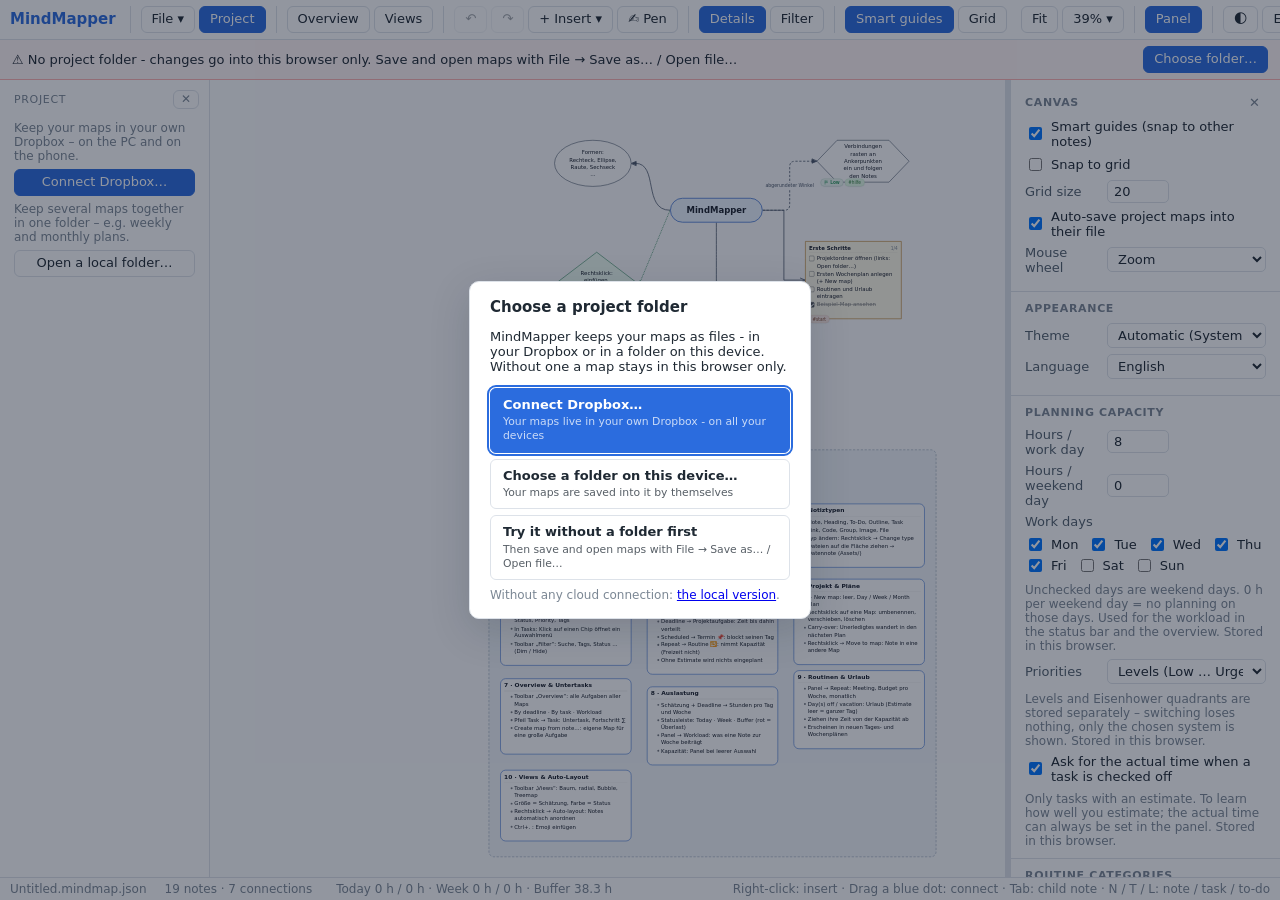
==== commit deaae6b2: "Pen mode takes over drawing: shapes (8 kinds, dashed / filled), lasso to move / resize / delete, sha" ====
--- a/cloud.html
+++ b/cloud.html
@@ -37,7 +37,6 @@
         <button data-action="undo" title="Undo (Ctrl+Z)">↶</button>
         <button data-action="redo" title="Redo (Ctrl+Y)">↷</button>
         <button data-action="insertMenu" id="insert-btn" title="Insert a note (or right-click the canvas)">+ Insert ▾</button>
-        <button data-action="drawMenu" id="draw-btn" title="Draw a rectangle, ellipse, line or arrow">✎ Draw ▾</button>
         <button data-action="togglePen" data-toggle="penMode" id="pen-btn" title="Freehand with a pen or the mouse – fingers keep moving the map (P)">✍ Pen</button>
       </div>
       <div class="tb-group">
@@ -69,6 +68,7 @@
       <aside id="sidebar"></aside>
       <div id="viewport" tabindex="0">
         <div id="world">
+          <div id="page-layer"></div>
           <div id="group-layer"></div>
           <svg id="edge-layer" class="layer-svg"></svg>
           <div id="node-layer"></div>
@@ -134,6 +134,7 @@
   <script src="js/workload.js"></script>
   <script src="js/routines.js"></script>
   <script src="js/diary.js"></script>
+  <script src="js/notebook.js"></script>
   <script src="js/main.js"></script>
 </body>
 </html>
--- a/css/app.css
+++ b/css/app.css
@@ -509,6 +509,60 @@
 }
 #group-layer, #node-layer, #label-layer, #overlay-node-layer, #ui-layer { position: absolute; left: 0; top: 0; }
 
+/* ---- Blocks (notebook.js): A4 paper sheets below the notes -------------------- */
+#page-layer { position: absolute; left: 0; top: 0; pointer-events: none; }
+#viewport.block-mode { background-color: color-mix(in srgb, var(--canvas) 78%, #7a8494); }
+#viewport.block-mode.show-grid { background-image: none; } /* the pages have their own ruling */
+/* the paper stays light in the dark theme: what is written on it keeps the light colours */
+#viewport.block-mode #world {
+  --text: #1f2933; --muted: #7b8794; --label: #52606d; --border: #dde2e9; --panel: #ffffff;
+  --chip-bg: #ffffff; --chip-text: #4a5568; --chip-border: #e2e8f0; --mix-base: white; --mix-ink: black;
+  --track: #e2e8f0; --line-soft: rgba(0, 0, 0, 0.12); --input-bg: #ffffff; --btn-bg: #ffffff;
+  color-scheme: light; color: var(--text);
+}
+.nb-page {
+  position: absolute;
+  background-color: var(--nb-paper, #fdfdf8);
+  box-shadow: 0 1px 3px rgba(0, 0, 0, 0.18), 0 6px 18px rgba(0, 0, 0, 0.12);
+  --nb-line: 30px; /* ~8 mm lines */
+  --nb-sq: 18.9px; /* 5 mm squares / dots */
+}
+.nb-page[data-ruling="lines"] { background-image: repeating-linear-gradient(to bottom, transparent 0, transparent calc(var(--nb-line) - 1px), rgba(0, 0, 0, 0.1) calc(var(--nb-line) - 1px), rgba(0, 0, 0, 0.1) var(--nb-line)); background-position: 0 calc(var(--nb-head) + 8px); }
+.nb-page[data-ruling="grid"] { background-image: linear-gradient(rgba(0, 0, 0, 0.1) 1px, transparent 1px), linear-gradient(90deg, rgba(0, 0, 0, 0.1) 1px, transparent 1px); background-size: var(--nb-sq) var(--nb-sq); }
+.nb-page[data-ruling="dots"] { background-image: radial-gradient(rgba(0, 0, 0, 0.22) 1px, transparent 1.3px); background-size: var(--nb-sq) var(--nb-sq); }
+.nb-head {
+  position: absolute; left: 0; right: 0; top: 0; height: var(--nb-head);
+  display: flex; justify-content: space-between; align-items: center; gap: 12px;
+  padding: 0 18px; font-size: 11px; color: #8a929c; background: var(--nb-paper, #fdfdf8);
+  border-bottom: 1px solid rgba(0, 0, 0, 0.08); white-space: nowrap; overflow: hidden;
+}
+.nb-head span:first-child { overflow: hidden; text-overflow: ellipsis; font-weight: 600; }
+.node.offpage { display: none !important; } /* far from the screen: not laid out, not painted */
+#nb-bar {
+  position: fixed; z-index: 55; transform: translateX(-50%);
+  display: flex; align-items: center; gap: 4px; max-width: calc(100vw - 16px); overflow-x: auto;
+  padding: 6px 8px; background: var(--panel); border: 1px solid var(--border); border-radius: 14px;
+  box-shadow: 0 4px 16px var(--shadow); touch-action: manipulation; user-select: none;
+}
+#nb-bar[hidden] { display: none; }
+#nb-bar button { flex: none; min-width: 40px; height: 40px; border-radius: 10px; padding: 0 8px; font-size: 18px; display: inline-flex; align-items: center; justify-content: center; }
+#nb-bar button.nb-label { font-size: 13px; min-width: 96px; font-variant-numeric: tabular-nums; }
+#nb-bar button.active { background: var(--accent-soft); border-color: var(--accent); color: var(--text); }
+#nb-bar button.dim { opacity: 0.4; }
+#nb-bar .nb-t { font: 700 18px/1 Georgia, "Times New Roman", serif; }
+#nb-bar .nb-sep { flex: none; width: 1px; height: 28px; background: var(--border); margin: 0 2px; }
+/* pictures of a block (notebook.js showPictures) */
+#nb-pictures { width: min(760px, calc(100vw - 32px)); }
+.nb-pic-grid { display: grid; grid-template-columns: repeat(auto-fill, minmax(150px, 1fr)); gap: 10px; max-height: 60vh; overflow-y: auto; margin: 8px 0; }
+.nb-pic { border: 1px solid var(--border); border-radius: 8px; overflow: hidden; background: var(--subtle-bg); }
+.nb-pic.unused { border-style: dashed; opacity: 0.85; }
+.nb-pic-thumb { height: 110px; display: flex; align-items: center; justify-content: center; background: #fff; color: #7b8794; font-size: 12px; }
+.nb-pic-thumb img { max-width: 100%; max-height: 100%; object-fit: contain; }
+.nb-pic-info { display: flex; flex-wrap: wrap; align-items: center; gap: 4px; padding: 6px; font-size: 12px; color: var(--muted); }
+.nb-pic-info button { padding: 2px 8px; }
+.nb-pic-info span:first-child { flex: 1 0 100%; }
+.nb-pic-unused { display: inline-flex; align-items: center; gap: 4px; color: var(--danger); }
+
 /* ---- Notes -------------------------------------------------------------- */
 
 .node {
@@ -545,6 +599,8 @@
 #viewport.inking, #viewport.inking .node, #viewport.inking .node *, #viewport.inking .draw-hit { cursor: crosshair; }
 #viewport.inking.erasing, #viewport.inking.erasing * { cursor: cell; }
 .ink-live { position: absolute; left: 0; top: 0; overflow: visible; pointer-events: none; }
+.ink-live .ink-snap { fill: none; stroke: var(--accent); } /* where the end of a line snaps (ink.js line tool) */
+#ink-palette .ink-t { font: 700 18px/1 Georgia, "Times New Roman", serif; }
 #ink-palette {
   position: fixed; z-index: 60; left: 50%; transform: translateX(-50%);
   display: flex; align-items: center; gap: 4px; max-width: calc(100vw - 16px); overflow-x: auto;
@@ -556,12 +612,18 @@
 #ink-palette button.active { background: var(--accent-soft); border-color: var(--accent); }
 #ink-palette .ink-sep { flex: none; width: 1px; height: 28px; background: var(--border); margin: 0 2px; }
 #ink-palette .ink-color { flex: none; width: 32px; min-width: 32px; height: 32px; padding: 0; border-radius: 50%; background: var(--c); border: 2px solid var(--panel); box-shadow: 0 0 0 1px var(--border); cursor: pointer; position: relative; }
-#ink-palette .ink-color.active { box-shadow: 0 0 0 2px var(--accent); }
+#ink-palette button.active { color: var(--text); } /* readable label / "T" on the light blue */
+#ink-palette .ink-color.active { background: var(--c); box-shadow: 0 0 0 2px var(--accent); } /* the chosen colour stays visible */
 #ink-palette .ink-own { background: conic-gradient(#ef4444, #f59e0b, #22c55e, #3b82f6, #a855f7, #ef4444); overflow: hidden; }
 #ink-palette .ink-own.active { background: var(--c); }
 #ink-palette .ink-own input { position: absolute; inset: 0; width: 100%; height: 100%; opacity: 0; cursor: pointer; border: 0; padding: 0; }
 #ink-palette .ink-width i { display: block; width: var(--w); height: var(--w); max-width: 24px; max-height: 24px; border-radius: 50%; background: currentColor; }
 #ink-palette[hidden] { display: none; }
+#ink-palette .ink-shape path { fill: none; stroke: currentColor; stroke-width: 2; stroke-linejoin: round; stroke-linecap: round; }
+#ink-palette button.ink-kind { min-width: 36px; padding: 0 4px; }
+#ink-palette .ink-lasso-icon { font-size: 22px; line-height: 1; font-weight: 400; }
+#ink-palette button:disabled { opacity: 0.4; }
+#ink-palette.compact [data-ink-tool] span { display: none; }
 @media (max-width: 600px) { #ink-palette button span { display: none; } }
 .node.editing { cursor: text; }
 
@@ -1266,16 +1328,18 @@
 }
 .ov-derived:hover { background: var(--accent-soft); border-color: var(--accent); }
 .ov-derived.disabled { color: var(--muted); opacity: 0.45; cursor: default; }
-.ov-head .ov-type, .ov-head .ov-status, .ov-head .ov-prio { max-width: 130px; }
+.ov-head .ov-type, .ov-head .ov-tag, .ov-head .ov-status, .ov-head .ov-prio { max-width: 130px; }
 
 /* ---- Workload (status bar, panel preview, overview page) ----------------- */
 
 #status-load { cursor: pointer; padding: 0 6px; border-radius: 4px; white-space: nowrap; }
 #status-load:hover { background: var(--accent-soft); }
 #status-load.over { color: var(--danger); font-weight: 600; }
+#status-load .status-part { text-decoration: underline dotted; text-underline-offset: 2px; }
+#status-load .status-part:hover { color: var(--accent); }
 .load-box { display: flex; flex-direction: column; gap: 3px; font-size: 12px; }
 .load-box .over, .load-row.over .load-val, .load-row.over .load-buf { color: var(--danger); font-weight: 600; }
-.load-row { display: grid; grid-template-columns: minmax(0, 220px) 1fr 110px 130px; gap: 10px; align-items: center; padding: 4px 8px; font-size: 13px; }
+.load-row { display: grid; grid-template-columns: minmax(0, 220px) 1fr 110px 150px; gap: 10px; align-items: center; padding: 4px 8px; font-size: 13px; }
 .load-label { white-space: nowrap; overflow: hidden; text-overflow: ellipsis; }
 /* buffer rows: the main tasks due that day, a click opens the task */
 .load-tasks { display: inline-block; white-space: normal; font-size: 12px; line-height: 1.35; margin-top: 2px; }
@@ -1283,6 +1347,19 @@
 .load-task:hover { text-decoration: underline; }
 .load-val, .load-buf { text-align: right; font-variant-numeric: tabular-nums; color: var(--muted); white-space: nowrap; }
 .load-buf { overflow: hidden; text-overflow: ellipsis; }
+/* workload page: the numbers fold out the routines / appointments behind them */
+.load-buf-toggle { cursor: pointer; border-radius: 4px; }
+.load-buf-toggle:hover, .load-buf-toggle:focus-visible { color: var(--accent); background: var(--accent-soft); outline: none; }
+.load-caret { display: inline-block; margin-left: 4px; font-size: 10px; transition: transform .15s; transform: rotate(-90deg); }
+.load-buf-toggle.open .load-caret { transform: none; }
+.load-taken { margin: 0 8px 6px auto; padding: 6px 10px; max-width: 420px; font-size: 12px; line-height: 1.45; color: var(--label); background: var(--accent-soft); border-radius: 6px; }
+.load-taken .lt-head { font-weight: 600; color: var(--text); }
+.load-taken .lt-head + .lt-item { margin-top: 1px; }
+.load-taken .lt-item { padding-left: 16px; }
+.load-taken .lt-item + .lt-head { margin-top: 4px; }
+.load-note { margin-bottom: 4px; }
+.load-taken.load-jump { margin: 0 0 8px; max-width: none; }
+.load-taken .load-task { display: block; white-space: nowrap; overflow: hidden; text-overflow: ellipsis; }
 .load-bar { display: block; height: 10px; border-radius: 5px; background: var(--track); overflow: hidden; }
 .load-bar > span { display: block; height: 100%; background: #38a169; border-radius: 5px; }
 .load-bar.tight > span { background: #d69e2e; }
@@ -1532,7 +1609,10 @@
   .dlg-buttons { flex-wrap: wrap; }
   #views-dialog, #overview-dialog, #diary-dialog { box-sizing: border-box; width: 100vw; height: 100vh; height: 100dvh; border-radius: 0; }
   /* overview: two-line rows - the map name and the "↗ map" button below the title */
-  .ov-row { grid-template-columns: 20px minmax(0, 1fr) auto; grid-template-areas: "s t c" "s n m" "s p p"; row-gap: 2px; }
+  /* the chips take at most half the width (they wrap), so the title always has room */
+  .ov-row { grid-template-columns: 20px minmax(0, 1fr) fit-content(50%); grid-template-areas: "s t c" "s n m" "s p p"; row-gap: 2px; }
+  .ov-row > .ov-chips { min-width: 0; }
+  .ov-row > .ov-chips .chip { display: inline-block; max-width: 100%; overflow: hidden; text-overflow: ellipsis; line-height: 18px; }
   .ov-row > .status-ico { grid-area: s; }
   .ov-row > .ov-title { grid-area: t; }
   .ov-row > .ov-chips { grid-area: c; }
@@ -1562,7 +1642,7 @@
   .ov-head { cursor: auto; padding: 8px 10px; gap: 6px; }
   .ov-head h3 { font-size: 14px; }
   .ov-search { width: 120px; flex: 1 1 120px; }
-  .ov-head .ov-type, .ov-head .ov-status, .ov-head .ov-prio { max-width: 110px; flex: 1 1 90px; }
+  .ov-head .ov-type, .ov-head .ov-tag, .ov-head .ov-status, .ov-head .ov-prio { max-width: 110px; flex: 1 1 90px; }
   .ov-list { padding: 4px 8px 12px; }
 }
 @media (max-height: 500px) {
@@ -1633,3 +1713,7 @@
   .dy-spacer { display: none; }
   .dy-scroll { padding: 10px 6px; }
 }
+/* a block (export.js printPages): one page per A4 sheet, in its real size */
+#map-print .mp-sheet { break-after: page; contain: strict; overflow: clip; } /* the moved copy must not reach past its sheet */
+#map-print .mp-sheet:last-child { break-after: auto; }
+#map-print .nb-page { box-shadow: none; }
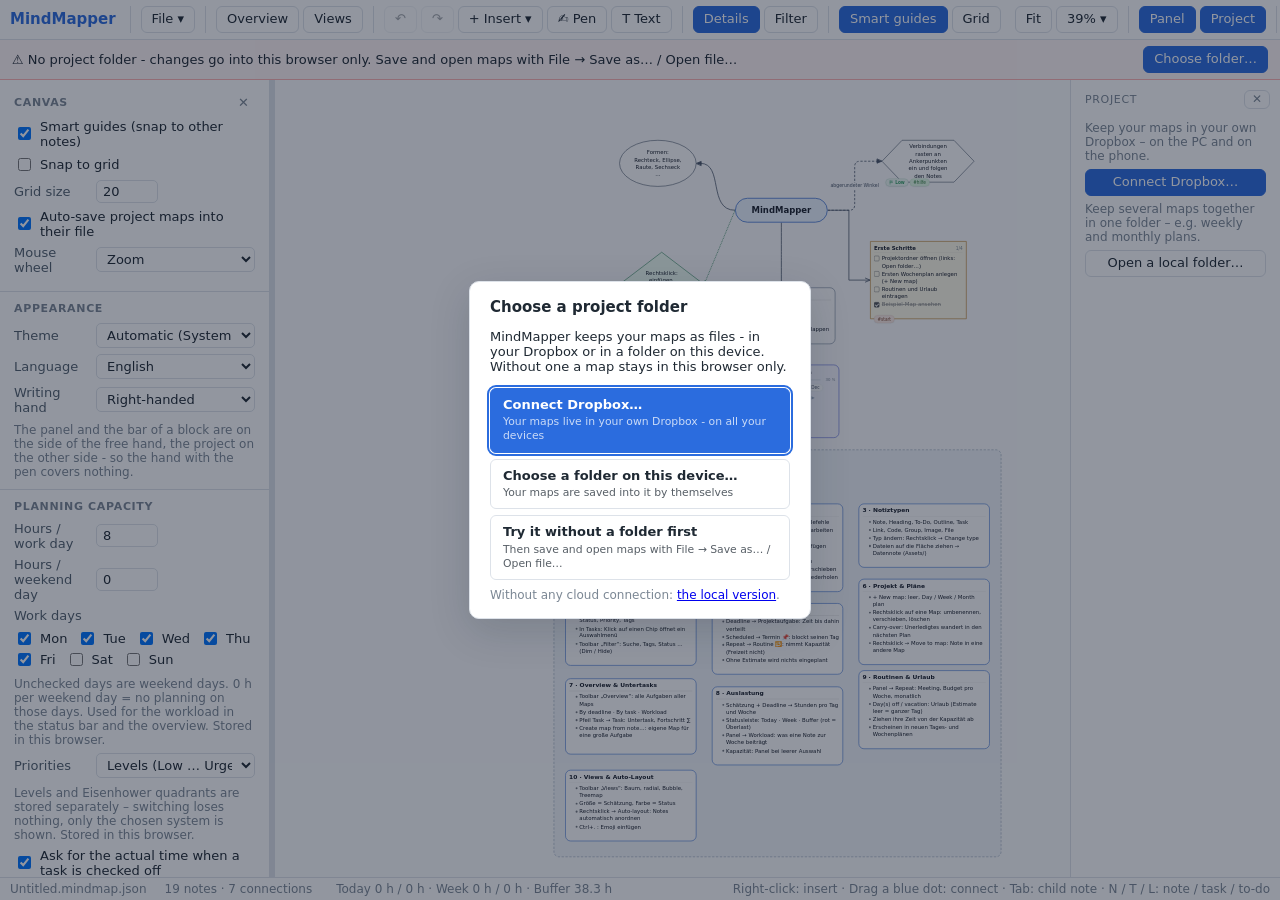
==== commit 2c36bafc: "Text tool of its own (Shift+T), notes top-aligned, Panel/Project side by side "T Text" is no longer " ====
--- a/cloud.html
+++ b/cloud.html
@@ -1,8 +1,11 @@
 <!doctype html>
-<html lang="en">
+<html lang="en" translate="no">
 <head>
   <meta charset="utf-8">
   <meta name="viewport" content="width=device-width, initial-scale=1">
+  <!-- MindMapper has its own languages (EN / DE button): no machine translation by the
+       browser, it turned "Cancel" into "Stornieren" and "Free" into "kostenlos" -->
+  <meta name="google" content="notranslate">
   <!--
     Version with Dropbox - GENERATED from index.html by tools/make_cloud_html.py
     (change index.html, then build this file again). Connections only to this site
@@ -24,10 +27,9 @@
       <div class="tb-group">
         <span class="brand">MindMapper</span>
       </div>
-      <!-- groups by purpose, separated by thin lines: files | overview | editing | display | arranging … view | panel | app -->
+      <!-- groups by purpose, separated by thin lines: files | overview | editing | display | arranging … view | panel + project | app -->
       <div class="tb-group">
         <button data-action="fileMenu" id="file-btn" title="New map, open, save, save as, PDF / print">File ▾</button>
-        <button data-action="toggleProject" data-toggle="showProject" title="Project folder with several maps">Project</button>
       </div>
       <div class="tb-group">
         <button data-action="overview" title="Tasks of all maps in the project folder">Overview</button>
@@ -38,6 +40,7 @@
         <button data-action="redo" title="Redo (Ctrl+Y)">↷</button>
         <button data-action="insertMenu" id="insert-btn" title="Insert a note (or right-click the canvas)">+ Insert ▾</button>
         <button data-action="togglePen" data-toggle="penMode" id="pen-btn" title="Freehand with a pen or the mouse – fingers keep moving the map (P)">✍ Pen</button>
+        <button data-action="textTool" id="text-btn" title="Text: the next click places a text (Shift+T)">T Text</button>
       </div>
       <div class="tb-group">
         <button data-action="toggleMeta" data-toggle="showMeta" title="Show deadline, estimate, priority and tags below notes">Details</button>
@@ -51,7 +54,9 @@
         <button data-action="fit" title="Fit map to window (Shift+1)">Fit</button>
         <button data-action="zoomMenu" id="zoom-label" title="Zoom: in, out, 100 %">100% ▾</button>
       </div>
-      <div class="tb-group">
+      <div class="tb-group tb-sides">
+        <!-- panel and project side by side, in the order of their sides (flipped with the writing hand, panel.js) -->
+        <button data-action="toggleProject" data-toggle="showProject" title="Project folder with several maps">Project</button>
         <button data-action="togglePanel" data-toggle="showPanel" title="Toggle properties panel">Panel</button>
       </div>
       <div class="tb-group">
@@ -111,6 +116,7 @@
   <script src="js/links.js"></script>
   <script src="js/images.js"></script>
   <script src="js/files.js"></script>
+<script src="js/audio.js"></script>
   <script src="js/editing.js"></script>
   <script src="js/actions.js"></script>
   <script src="js/interaction.js"></script>
--- a/css/app.css
+++ b/css/app.css
@@ -155,6 +155,8 @@
 .tb-group + .tb-group:not(.tb-right) { border-left: 1px solid var(--border); padding-left: 10px; margin-left: -4px; }
 #toolbar::-webkit-scrollbar { display: none; }
 .tb-right { margin-left: auto; }
+/* "Project" and "Panel" side by side, each towards its side: right-handed the panel is on the left */
+#toolbar.hand-right .tb-sides { flex-direction: row-reverse; }
 .brand { font-weight: 700; font-size: 15px; color: var(--accent); margin-right: 4px; }
 
 button {
@@ -187,6 +189,20 @@
 #main.with-sidebar:not(.with-panel) { grid-template-columns: 210px minmax(0, 1fr); }
 #main:not(.with-panel) #panel,
 #main:not(.with-panel) #panel-resizer { display: none; }
+/* right-handed (settings.hand, panel.js applyLayout): mirrored - the panel on the left for the
+   hand without the pen, the project on the right. Phones: see the media query at the end. */
+@media (min-width: 601px) {
+  #main.hand-right { grid-template-columns: var(--panel-w, 270px) 5px minmax(0, 1fr); }
+  #main.hand-right.with-sidebar { grid-template-columns: var(--panel-w, 270px) 5px minmax(0, 1fr) 210px; }
+  #main.hand-right:not(.with-panel) { grid-template-columns: minmax(0, 1fr); }
+  #main.hand-right.with-sidebar:not(.with-panel) { grid-template-columns: minmax(0, 1fr) 210px; }
+  #main.hand-right #panel { order: 1; border-left: none; border-right: 1px solid var(--border); }
+  #main.hand-right #panel-resizer { order: 2; }
+  #main.hand-right #viewport { order: 3; }
+  #main.hand-right #sidebar { order: 4; border-right: none; border-left: 1px solid var(--border); }
+}
+#main.hand-right #panel-expand-btn { right: auto; left: 0; border-right: 1px solid var(--border); border-left: none;
+  border-radius: 0 8px 8px 0; box-shadow: 2px 0 8px var(--shadow); }
 
 /* drag handle between canvas and panel */
 #panel-resizer {
@@ -301,6 +317,35 @@
 .act-title { font-weight: 600; margin-bottom: 4px; overflow-wrap: anywhere; }
 .act-row .row { gap: 6px; }
 .conflict-dialog { max-width: 520px; }
+/* crop an image (images.js askCrop) */
+.crop-dlg { width: auto; max-width: 94vw; box-sizing: border-box; }
+.crop-wrap { display: flex; justify-content: center; }
+.crop-stage {
+  position: relative; padding: 14px; overflow: hidden; line-height: 0; border-radius: 6px;
+  background: repeating-conic-gradient(#cfd4dc 0 25%, #f2f4f7 0 50%) 0 0 / 16px 16px; /* shows transparency */
+  touch-action: none; user-select: none; -webkit-user-select: none; cursor: crosshair;
+}
+.crop-stage img { display: block; max-width: min(84vw, 900px); max-height: 60vh; pointer-events: none; }
+.crop-frame {
+  position: absolute; cursor: move; box-sizing: border-box;
+  border: 1px solid #fff; outline: 1px dashed rgba(0, 0, 0, 0.6);
+  box-shadow: 0 0 0 9999px rgba(15, 23, 42, 0.55);
+}
+.crop-frame[hidden] { display: none; }
+.crop-h {
+  position: absolute; width: 14px; height: 14px; margin: -7px 0 0 -7px; box-sizing: border-box;
+  background: #fff; border: 2px solid var(--accent); border-radius: 3px;
+}
+@media (pointer: coarse) { .crop-h { width: 26px; height: 26px; margin: -13px 0 0 -13px; } }
+.crop-h[data-h="nw"] { left: 0; top: 0; cursor: nwse-resize; }
+.crop-h[data-h="n"] { left: 50%; top: 0; cursor: ns-resize; }
+.crop-h[data-h="ne"] { left: 100%; top: 0; cursor: nesw-resize; }
+.crop-h[data-h="e"] { left: 100%; top: 50%; cursor: ew-resize; }
+.crop-h[data-h="se"] { left: 100%; top: 100%; cursor: nwse-resize; }
+.crop-h[data-h="s"] { left: 50%; top: 100%; cursor: ns-resize; }
+.crop-h[data-h="sw"] { left: 0; top: 100%; cursor: nesw-resize; }
+.crop-h[data-h="w"] { left: 0; top: 50%; cursor: ew-resize; }
+.crop-ratios { display: flex; flex-wrap: wrap; gap: 4px; margin-top: 10px; }
 /* routine categories (panel settings) and leisure routines (workload page) */
 .cat-row { display: flex; align-items: center; gap: 4px; margin-bottom: 4px; }
 .cat-row input[type="text"] { flex: 1; min-width: 0; }
@@ -485,6 +530,12 @@
   -webkit-touch-callout: none; /* no "copy / share" bubble on a long press (touch.js uses it for the menu) */
   touch-action: none;
 }
+/* A note being written with the stylus: Android / Chrome offer the stylus handwriting
+   recognition (writing turned into text) only where touch-action allows "auto" or
+   "manipulation" - "none" turns it off. So while a text is edited and the stylus is near
+   (ink.js penNearNow, also hovering) the map allows it; fingers keep moving and zooming the
+   map, and without editing everything belongs to the map (touch.js, ink.js). */
+#viewport.text-editing.pen-near, #viewport.text-editing.pen-near .editing { touch-action: manipulation; }
 #viewport.show-grid {
   background-image: radial-gradient(circle at 1px 1px, var(--grid-dot) 1px, transparent 1.4px);
 }
@@ -530,6 +581,19 @@
 .nb-page[data-ruling="lines"] { background-image: repeating-linear-gradient(to bottom, transparent 0, transparent calc(var(--nb-line) - 1px), rgba(0, 0, 0, 0.1) calc(var(--nb-line) - 1px), rgba(0, 0, 0, 0.1) var(--nb-line)); background-position: 0 calc(var(--nb-head) + 8px); }
 .nb-page[data-ruling="grid"] { background-image: linear-gradient(rgba(0, 0, 0, 0.1) 1px, transparent 1px), linear-gradient(90deg, rgba(0, 0, 0, 0.1) 1px, transparent 1px); background-size: var(--nb-sq) var(--nb-sq); }
 .nb-page[data-ruling="dots"] { background-image: radial-gradient(rgba(0, 0, 0, 0.22) 1px, transparent 1.3px); background-size: var(--nb-sq) var(--nb-sq); }
+/* music staves: five lines 2 mm apart, a staff every 20 mm, 12 mm in from the edges */
+.nb-page[data-ruling="staff"] {
+  --st: 7.56px; --st-c: rgba(0, 0, 0, 0.42);
+  background-image: repeating-linear-gradient(to bottom,
+    var(--st-c) 0, var(--st-c) 1px, transparent 1px, transparent var(--st),
+    var(--st-c) var(--st), var(--st-c) calc(var(--st) + 1px), transparent calc(var(--st) + 1px), transparent calc(2 * var(--st)),
+    var(--st-c) calc(2 * var(--st)), var(--st-c) calc(2 * var(--st) + 1px), transparent calc(2 * var(--st) + 1px), transparent calc(3 * var(--st)),
+    var(--st-c) calc(3 * var(--st)), var(--st-c) calc(3 * var(--st) + 1px), transparent calc(3 * var(--st) + 1px), transparent calc(4 * var(--st)),
+    var(--st-c) calc(4 * var(--st)), var(--st-c) calc(4 * var(--st) + 1px), transparent calc(4 * var(--st) + 1px), transparent 75.6px);
+  background-size: calc(100% - 90px) calc(100% - var(--nb-head) - 50px);
+  background-position: 45px calc(var(--nb-head) + 30px);
+  background-repeat: no-repeat;
+}
 .nb-head {
   position: absolute; left: 0; right: 0; top: 0; height: var(--nb-head);
   display: flex; justify-content: space-between; align-items: center; gap: 12px;
@@ -551,6 +615,12 @@
 #nb-bar button.dim { opacity: 0.4; }
 #nb-bar .nb-t { font: 700 18px/1 Georgia, "Times New Roman", serif; }
 #nb-bar .nb-sep { flex: none; width: 1px; height: 28px; background: var(--border); margin: 0 2px; }
+/* upright at the edge of the free hand (notebook.js placeBar) */
+#nb-bar.vertical { flex-direction: column; transform: translateY(-50%); max-width: none; overflow-x: hidden; overflow-y: auto; padding: 8px 6px; }
+#nb-bar.vertical .nb-sep { width: 28px; height: 1px; margin: 2px 0; }
+#nb-bar.vertical button.nb-label { min-width: 40px; height: auto; min-height: 40px; padding: 4px 2px; flex-direction: column; gap: 0; font-size: 15px; line-height: 1.1; }
+#nb-bar.vertical button.nb-label small { font-size: 11px; color: var(--muted); }
+#nb-bar.vertical button[data-nb="prev"], #nb-bar.vertical button[data-nb="next"] { font-size: 15px; }
 /* pictures of a block (notebook.js showPictures) */
 #nb-pictures { width: min(760px, calc(100vw - 32px)); }
 .nb-pic-grid { display: grid; grid-template-columns: repeat(auto-fill, minmax(150px, 1fr)); gap: 10px; max-height: 60vh; overflow-y: auto; margin: 8px 0; }
@@ -585,6 +655,9 @@
   overflow-wrap: anywhere;
 }
 .node-content > * { width: 100%; margin-block: auto; }
+/* Markdown notes, diary entries and texts without a frame begin at the top, like a page */
+.node[data-type="markdown"] .node-content > *, .node[data-type="diary"] .node-content > *,
+.node.plain-text .node-content > * { margin-block: 0 auto; }
 .node.selected { outline: 1.5px solid var(--accent); outline-offset: 3px; border-radius: 2px; }
 
 /* drawings (draw.js): clicks pass through, only the line (or a fill) takes them */
@@ -593,6 +666,7 @@
 .node[data-type="draw"].filled .node-shape path:first-child { pointer-events: fill; cursor: move; }
 .node[data-type="draw"].selected { outline-style: dashed; }
 #viewport.drawing, #viewport.drawing .node, #viewport.drawing .draw-hit { cursor: crosshair; }
+#viewport.texting, #viewport.texting .node, #viewport.texting .draw-hit { cursor: text; }
 .node[data-type="draw"] .node-shape { overflow: visible; } /* a wider line is not cut off at the box */
 
 /* freehand (ink.js): pen mode, the stroke being written, the palette */
@@ -601,6 +675,9 @@
 .ink-live { position: absolute; left: 0; top: 0; overflow: visible; pointer-events: none; }
 .ink-live .ink-snap { fill: none; stroke: var(--accent); } /* where the end of a line snaps (ink.js line tool) */
 #ink-palette .ink-t { font: 700 18px/1 Georgia, "Times New Roman", serif; }
+/* the text tool (draw.js): its name at the front of the palette, not a button */
+#ink-palette .ink-label { flex: none; display: inline-flex; align-items: center; gap: 4px; height: 40px; padding: 0 8px; border-radius: 10px; background: var(--accent-soft); color: var(--text); }
+#ink-palette .ink-label span { font-size: 13px; }
 #ink-palette {
   position: fixed; z-index: 60; left: 50%; transform: translateX(-50%);
   display: flex; align-items: center; gap: 4px; max-width: calc(100vw - 16px); overflow-x: auto;
@@ -1251,6 +1328,39 @@
 .file-title { font-weight: 600; white-space: nowrap; overflow: hidden; text-overflow: ellipsis; }
 .file-title:empty::before { content: var(--ph-file, "File note"); color: var(--muted); font-weight: 400; }
 .file-sub { font-size: 11px; color: var(--muted); white-space: nowrap; overflow: hidden; text-overflow: ellipsis; }
+/* audio notes (audio.js): ▶ instead of the badge, a thin bar to seek */
+.audio-btn {
+  display: inline-flex; align-items: center; justify-content: center;
+  width: 34px; height: 34px; border-radius: 50%; font-size: 13px; line-height: 1;
+  color: #fff; background: var(--accent); border: 1px solid var(--accent);
+}
+.audio-btn.playing { background: var(--accent-hover); letter-spacing: -2px; }
+.audio-bar {
+  position: relative; height: 4px; margin-top: 6px; border-radius: 2px; cursor: pointer;
+  background: var(--border);
+}
+.audio-bar::before { content: ""; position: absolute; inset: -6px 0; } /* bigger target to hit */
+.audio-bar > span { position: absolute; left: 0; top: 0; bottom: 0; width: 0; border-radius: 2px; background: var(--accent); }
+/* recording dialog */
+.rec-row { display: flex; align-items: center; gap: 10px; margin: 6px 0 4px; }
+.rec-dot { width: 14px; height: 14px; border-radius: 50%; background: #e03131; animation: rec-blink 1.2s ease-in-out infinite; }
+.rec-dialog.paused .rec-dot { animation: none; background: var(--muted); }
+@keyframes rec-blink { 50% { opacity: 0.3; } }
+.rec-time { font-size: 22px; font-variant-numeric: tabular-nums; min-width: 4em; }
+.rec-level { flex: 1; height: 6px; border-radius: 3px; background: var(--border); overflow: hidden; }
+/* "Clean up Assets/" (files.js showOrphans) */
+.assets-dialog .dlg { width: min(560px, 92vw); box-sizing: border-box; }
+.as-list { display: flex; flex-direction: column; gap: 2px; max-height: 50vh; overflow: auto; border: 1px solid var(--border); border-radius: 6px; padding: 4px; }
+.as-row { display: flex; align-items: center; gap: 8px; padding: 4px 6px; border-radius: 4px; cursor: pointer; }
+.as-row:hover { background: var(--accent-soft); }
+.as-row .file-badge { min-width: 30px; height: 24px; font-size: 9px; }
+.as-name { flex: 1; min-width: 0; overflow: hidden; text-overflow: ellipsis; white-space: nowrap; }
+.as-meta { flex: none; font-size: 11px; color: var(--muted); }
+.as-row button { flex: none; padding: 1px 7px; }
+.hint.warn { color: var(--danger); }
+.sb-assets { margin-top: 14px; color: var(--muted); }
+button.primary.danger { background: var(--danger); border-color: var(--danger); color: #fff; }
+.rec-level > span { display: block; height: 100%; width: 0; background: #2f9e44; transition: width 0.08s; }
 
 /* a note that has a derived map gets a subtle marker on its border */
 .node.has-map > .node-shape { stroke-dasharray: 6 3; }
@@ -1482,6 +1592,9 @@
 .dy-page[data-ruling="lines"] { background-image: repeating-linear-gradient(to bottom, transparent 0, transparent calc(var(--dy-line) - 1px), rgba(0, 0, 0, 0.09) calc(var(--dy-line) - 1px), rgba(0, 0, 0, 0.09) var(--dy-line)); }
 .dy-page[data-ruling="grid"] { background-image: linear-gradient(rgba(0, 0, 0, 0.07) 1px, transparent 1px), linear-gradient(90deg, rgba(0, 0, 0, 0.07) 1px, transparent 1px); background-size: var(--dy-line) var(--dy-line); }
 .dy-page[data-ruling="dots"] { background-image: radial-gradient(rgba(0, 0, 0, 0.18) 1px, transparent 1.2px); background-size: var(--dy-line) var(--dy-line); }
+/* printing a block or a diary: "white" keeps the ruling on pure white, "plain" is pure white (MM.PRINT_BGS) */
+#map-print[data-bg="white"] .nb-page, #map-print[data-bg="white"] .nb-head, #diary-print[data-bg="white"] .dy-page { background-color: #fff !important; }
+#map-print[data-bg="plain"] .nb-page, #map-print[data-bg="plain"] .nb-head, #diary-print[data-bg="plain"] .dy-page { background: #fff !important; }
 .dy-day { margin: 0 0 18px; font-size: 1.5em; color: var(--dy-accent); border-bottom: 2px solid var(--dy-accent); padding-bottom: 4px; }
 .dy-none { color: #7b8794; font-style: italic; }
 .dy-entry { position: relative; margin: 0 0 var(--dy-line); padding: 0; border-radius: 6px; }
@@ -1661,6 +1774,7 @@
   #panel { position: absolute; left: 0; right: 0; bottom: 0; z-index: 30; max-height: 48%; overflow-y: auto;
     border-top: 1px solid var(--border); border-radius: 14px 14px 0 0; box-shadow: 0 -4px 18px var(--shadow); }
   #panel-resizer { display: none !important; }
+  #main.hand-right #sidebar { left: auto; right: 0; box-shadow: -4px 0 18px var(--shadow); }
 }
 
 /* ---- Touch screens: targets a finger can hit ------------------------------------ */
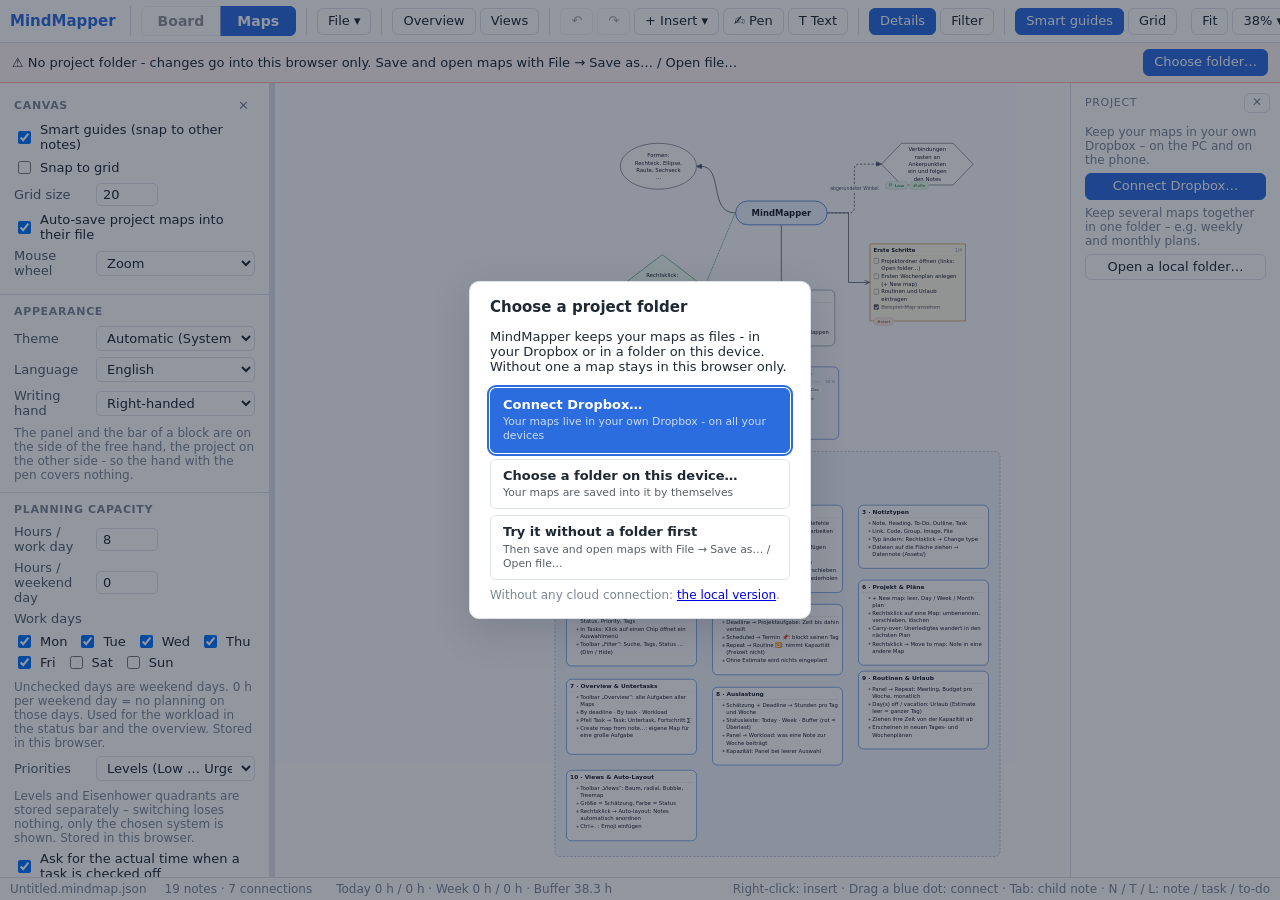
==== commit 2651733e: "Week board: Board | Maps modes, Scrumban board of one week (stage A) - New mode next to the maps (js" ====
--- a/cloud.html
+++ b/cloud.html
@@ -27,39 +27,45 @@
       <div class="tb-group">
         <span class="brand">MindMapper</span>
       </div>
-      <!-- groups by purpose, separated by thin lines: files | overview | editing | display | arranging … view | panel + project | app -->
-      <div class="tb-group">
+      <!-- the two modes (board.js): the week board to plan, the maps to think -->
+      <div class="tb-group tb-mode" role="group" aria-label="Mode">
+        <button data-action="setMode" data-value="board" id="mode-board" aria-pressed="false">Board</button>
+        <button data-action="setMode" data-value="maps" id="mode-maps" aria-pressed="true">Maps</button>
+      </div>
+      <!-- groups by purpose, separated by thin lines: files | overview | editing | display | arranging … view | panel + project | app;
+           tb-map / data-map-only: only in the maps mode -->
+      <div class="tb-group tb-map">
         <button data-action="fileMenu" id="file-btn" title="New map, open, save, save as, PDF / print">File ▾</button>
       </div>
       <div class="tb-group">
         <button data-action="overview" title="Tasks of all maps in the project folder">Overview</button>
-        <button data-action="views" title="Tree, radial, bubble and treemap view of this map (selected note = start)">Views</button>
+        <button data-action="views" data-map-only title="Tree, radial, bubble and treemap view of this map (selected note = start)">Views</button>
       </div>
-      <div class="tb-group">
+      <div class="tb-group tb-map">
         <button data-action="undo" title="Undo (Ctrl+Z)">↶</button>
         <button data-action="redo" title="Redo (Ctrl+Y)">↷</button>
         <button data-action="insertMenu" id="insert-btn" title="Insert a note (or right-click the canvas)">+ Insert ▾</button>
         <button data-action="togglePen" data-toggle="penMode" id="pen-btn" title="Freehand with a pen or the mouse – fingers keep moving the map (P)">✍ Pen</button>
         <button data-action="textTool" id="text-btn" title="Text: the next click places a text (Shift+T)">T Text</button>
       </div>
-      <div class="tb-group">
+      <div class="tb-group tb-map">
         <button data-action="toggleMeta" data-toggle="showMeta" title="Show deadline, estimate, priority and tags below notes">Details</button>
         <button data-action="toggleFilter" title="Filter notes by text, tags, priority, deadline">Filter</button>
       </div>
-      <div class="tb-group">
+      <div class="tb-group tb-map">
         <button data-action="toggleGuides" data-toggle="smartGuides" title="Snap to other notes (smart guides). Hold Alt while dragging to bypass.">Smart guides</button>
         <button data-action="toggleGrid" data-toggle="grid" title="Snap to grid">Grid</button>
       </div>
-      <div class="tb-group tb-right">
+      <div class="tb-group tb-right tb-map">
         <button data-action="fit" title="Fit map to window (Shift+1)">Fit</button>
         <button data-action="zoomMenu" id="zoom-label" title="Zoom: in, out, 100 %">100% ▾</button>
       </div>
-      <div class="tb-group tb-sides">
+      <div class="tb-group tb-sides tb-map">
         <!-- panel and project side by side, in the order of their sides (flipped with the writing hand, panel.js) -->
         <button data-action="toggleProject" data-toggle="showProject" title="Project folder with several maps">Project</button>
         <button data-action="togglePanel" data-toggle="showPanel" title="Toggle properties panel">Panel</button>
       </div>
-      <div class="tb-group">
+      <div class="tb-group tb-app">
         <button data-action="toggleTheme" id="theme-btn" title="Toggle theme (Light / Dark / Auto)">🌓</button>
         <button data-action="toggleLang" id="lang-btn" title="Switch language">EN</button>
         <button data-action="help" title="Handbook and example map">?</button>
@@ -88,6 +94,8 @@
       <aside id="panel"></aside>
       <button type="button" id="panel-expand-btn" title="Expand panel" aria-label="Expand panel">‹</button>
     </main>
+    <!-- the week board (board.js): instead of #main while the board mode is on -->
+    <section id="board" hidden></section>
 
     <footer id="statusbar">
       <span id="status-file"></span>
@@ -141,6 +149,7 @@
   <script src="js/routines.js"></script>
   <script src="js/diary.js"></script>
   <script src="js/notebook.js"></script>
+  <script src="js/board.js"></script>
   <script src="js/main.js"></script>
 </body>
 </html>
--- a/css/app.css
+++ b/css/app.css
@@ -1831,3 +1831,121 @@
 #map-print .mp-sheet { break-after: page; contain: strict; overflow: clip; } /* the moved copy must not reach past its sheet */
 #map-print .mp-sheet:last-child { break-after: auto; }
 #map-print .nb-page { box-shadow: none; }
+
+/* ---- Week board (board.js): the mode next to the maps ------------------------------- */
+
+/* Board | Maps: two big buttons at the start of the toolbar */
+.tb-mode button { font-weight: 600; padding: 5px 16px; font-size: 14px; }
+.tb-mode button:first-child { border-radius: 6px 0 0 6px; }
+.tb-mode button:last-child { border-radius: 0 6px 6px 0; margin-left: -5px; }
+.tb-mode button.unavailable:not(.active) { opacity: 0.5; }
+/* in the board mode: no map, no map tools */
+body.board-mode #main, body.board-mode #filterbar,
+body.board-mode #toolbar .tb-map, body.board-mode #toolbar [data-map-only],
+body.board-mode #ink-palette, body.board-mode #nb-bar { display: none !important; }
+body.board-mode #toolbar .tb-app { margin-left: auto; }
+
+#board {
+  grid-row: 4;
+  display: flex; flex-direction: column;
+  min-height: 0; min-width: 0;
+  background: var(--bg);
+  --bd-ok: #38a169; --bd-tight: #d69e2e; --bd-over: #e53e3e;
+}
+#board[hidden] { display: none; }
+#board.bd-busy .bd-head .bd-week::after { content: ' …'; }
+.bd-loading { padding: 16px; }
+
+.bd-head {
+  display: flex; flex-wrap: wrap; align-items: center; gap: 8px 16px;
+  padding: 8px 12px; background: var(--panel); border-bottom: 1px solid var(--border);
+}
+.bd-nav { display: flex; align-items: center; gap: 4px; }
+.bd-week { font-weight: 600; min-width: 12em; }
+.bd-kind { color: var(--muted); margin-left: 6px; }
+.bd-sums { display: flex; flex-wrap: wrap; gap: 6px 14px; align-items: center; }
+.bd-total { font-weight: 600; padding: 2px 8px; border-radius: 10px; border: 1px solid var(--border); }
+.bd-soll { color: var(--label); }
+.bd-actions { display: flex; gap: 4px; margin-left: auto; }
+
+.bd-fixed {
+  display: flex; flex-wrap: wrap; gap: 4px 6px; align-items: center;
+  padding: 6px 12px; background: var(--subtle-bg); border-bottom: 1px solid var(--border);
+  max-height: 30vh; overflow-y: auto;
+}
+.bd-fx-head { font-weight: 600; color: var(--label); margin-right: 4px; }
+.bd-fx {
+  display: inline-block; padding: 2px 8px; border-radius: 10px; white-space: nowrap;
+  background: var(--chip-bg); border: 1px solid var(--chip-border); color: var(--chip-text); cursor: pointer;
+}
+.bd-fx:hover { border-color: var(--accent-border); background: var(--accent-soft); }
+.bd-fx.done { opacity: 0.6; }
+.bd-fx.leisure { border-style: dashed; }
+.bd-fx-off { cursor: default; }
+.bd-fx.past { opacity: 0.45; }
+
+.bd-scroll { flex: 1; min-height: 0; overflow: auto; padding: 0 0 16px; }
+.bd-grid {
+  display: grid;
+  grid-template-columns: minmax(110px, 150px) repeat(4, minmax(190px, 1fr));
+  min-width: calc(150px + 4 * 190px);
+}
+.bd-corner, .bd-colhead {
+  position: sticky; top: 0; z-index: 2;
+  background: var(--panel); border-bottom: 1px solid var(--border);
+}
+.bd-colhead { padding: 8px 10px; font-weight: 700; font-size: 14px; border-left: 1px solid var(--border); }
+.bd-colnote { font-weight: 400; font-size: 11px; color: var(--muted); margin-top: 2px; }
+.bd-badge { display: inline-block; font-size: 12px; font-weight: 600; padding: 1px 8px; border-radius: 10px; margin-left: 4px;
+  background: var(--track); color: var(--text); }
+.bd-badge.bd-ok, .bd-total.bd-ok { background: var(--bd-ok); border-color: var(--bd-ok); color: #fff; }
+.bd-badge.bd-tight, .bd-total.bd-tight { background: var(--bd-tight); border-color: var(--bd-tight); color: #fff; }
+.bd-badge.bd-over, .bd-total.bd-over { background: var(--bd-over); border-color: var(--bd-over); color: #fff; }
+.bd-lanehead {
+  position: sticky; left: 0; z-index: 1;
+  padding: 10px; font-weight: 700; background: var(--panel);
+  border-bottom: 1px solid var(--border); border-right: 1px solid var(--border);
+  overflow-wrap: anywhere;
+}
+.bd-lanenums { display: flex; flex-direction: column; font-weight: 400; font-size: 12px; color: var(--label); margin-top: 4px; }
+.bd-cell {
+  display: flex; flex-direction: column; gap: 6px; padding: 8px;
+  border-bottom: 1px solid var(--border); border-left: 1px solid var(--border); min-height: 56px;
+}
+.bd-card {
+  background: var(--panel); border: 1px solid var(--border); border-radius: 8px; padding: 6px 8px;
+  box-shadow: 0 1px 2px var(--line-soft); cursor: pointer;
+}
+.bd-card:hover { border-color: var(--accent-border); }
+.bd-card.overdue { border-left: 3px solid var(--danger); }
+.bd-card.done .bd-title { text-decoration: line-through; color: var(--muted); }
+.bd-title { font-weight: 600; overflow-wrap: anywhere; }
+.bd-meta { display: flex; flex-wrap: wrap; gap: 2px 10px; font-size: 12px; color: var(--label); margin-top: 3px; }
+.bd-late { color: var(--danger); font-weight: 600; }
+.bd-noest { color: var(--muted); font-style: italic; }
+.bd-marks { display: flex; flex-wrap: wrap; gap: 4px; margin-top: 4px; }
+.bd-mark { font-size: 11px; padding: 0 6px; border-radius: 8px; border: 1px solid var(--accent-border); background: var(--accent-soft); }
+.bd-mark-soft { border-color: var(--chip-border); background: var(--chip-bg); color: var(--chip-text); }
+.bd-mark-warn { border-color: var(--danger-border); background: var(--danger-soft); color: var(--danger); font-weight: 600; }
+.bd-map { font-size: 11px; color: var(--muted); margin-top: 3px; overflow-wrap: anywhere; }
+.bd-nodl { align-self: flex-start; border: none; background: none; color: var(--label); padding: 2px 0; }
+.bd-hint { padding: 0 12px; }
+
+.bd-lanes-dialog { width: 420px; }
+.bd-lanes-dialog h3 { margin-top: 0; }
+.bd-lane-list { padding-left: 22px; }
+.bd-lane-list li { display: flex; align-items: center; gap: 4px; margin: 3px 0; }
+.bd-lane-list li > span { flex: 1; font-weight: 600; }
+.bd-lane-list li.hint { display: list-item; }
+.bd-lane-add { display: flex; gap: 6px; }
+.bd-lane-add input { flex: 1; }
+.bd-lane-foot { display: flex; justify-content: flex-end; margin-top: 12px; }
+
+@media (max-width: 600px) {
+  .bd-head { padding: 6px 8px; }
+  .bd-week { min-width: 0; }
+  .bd-actions { margin-left: 0; }
+  .bd-fixed { padding: 6px 8px; }
+  .bd-grid { grid-template-columns: 96px repeat(4, minmax(170px, 1fr)); min-width: calc(96px + 4 * 170px); }
+  .tb-mode button { padding: 5px 12px; }
+}
